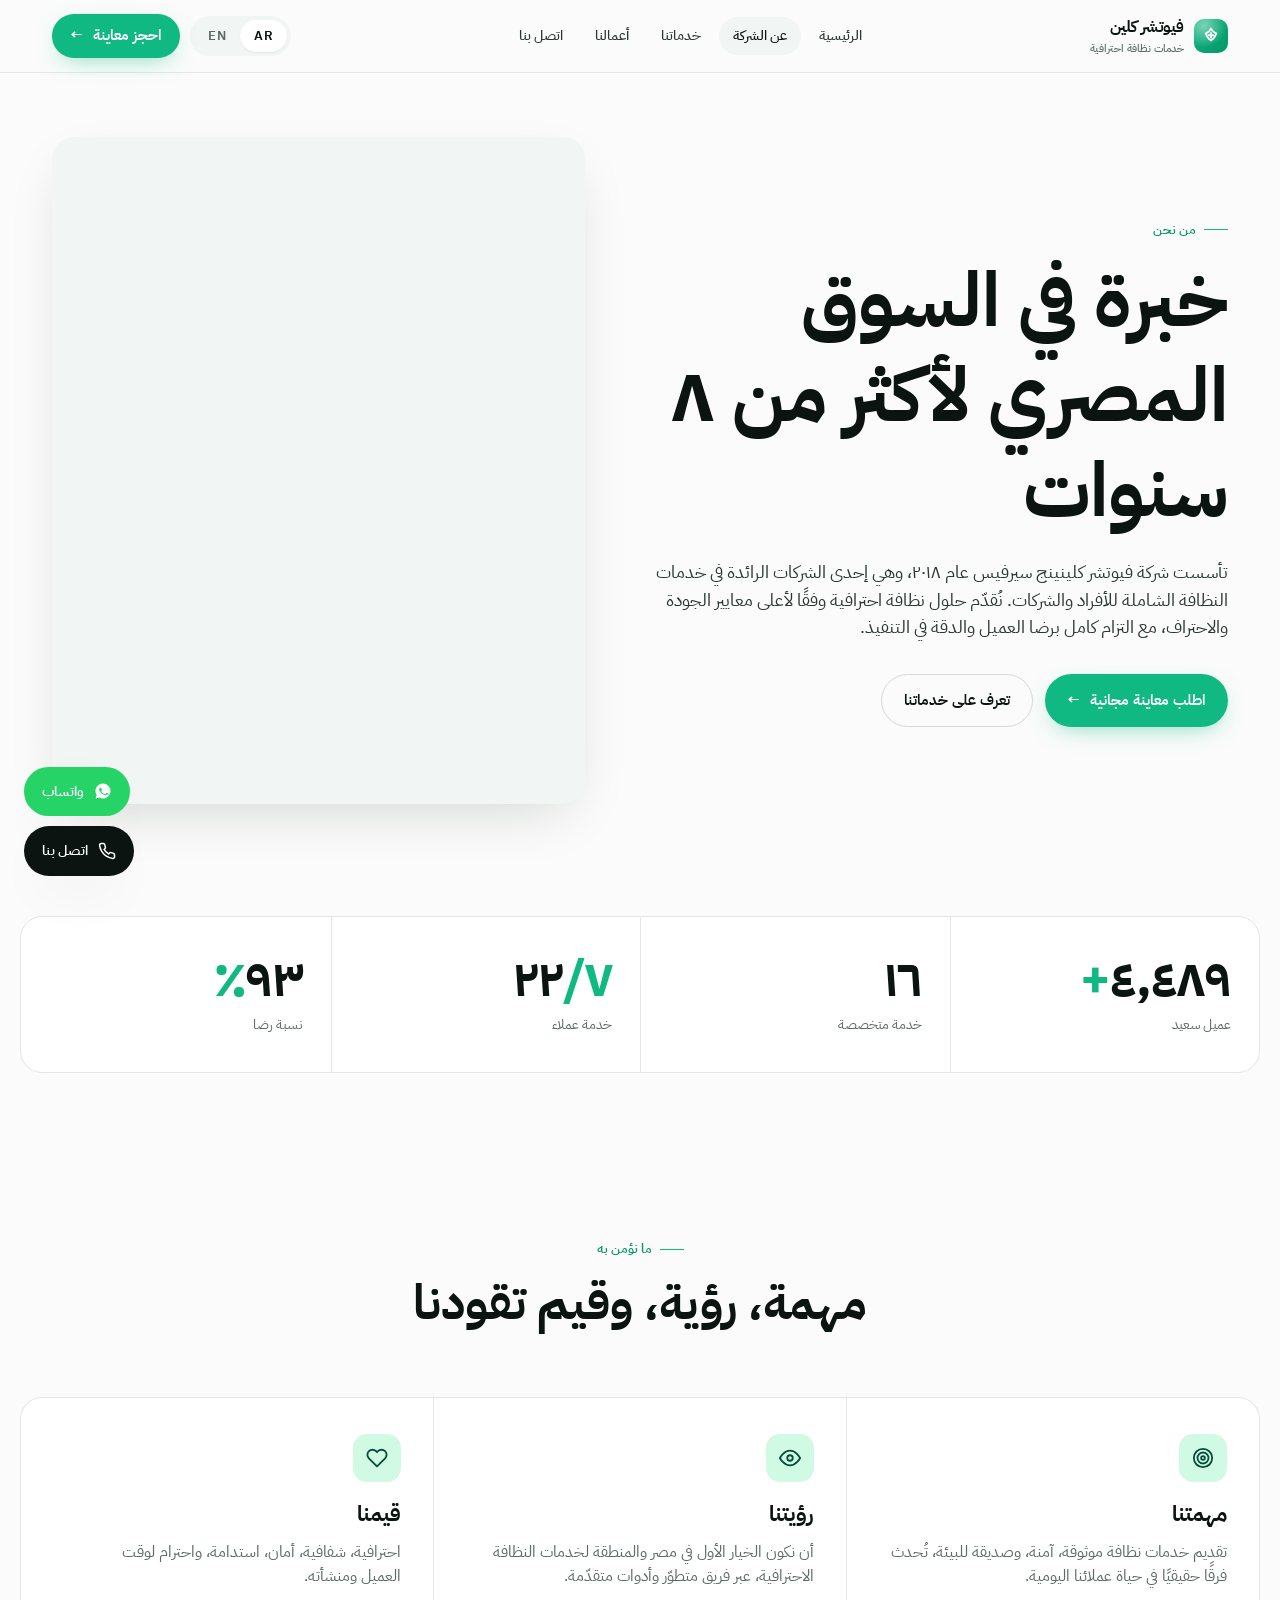
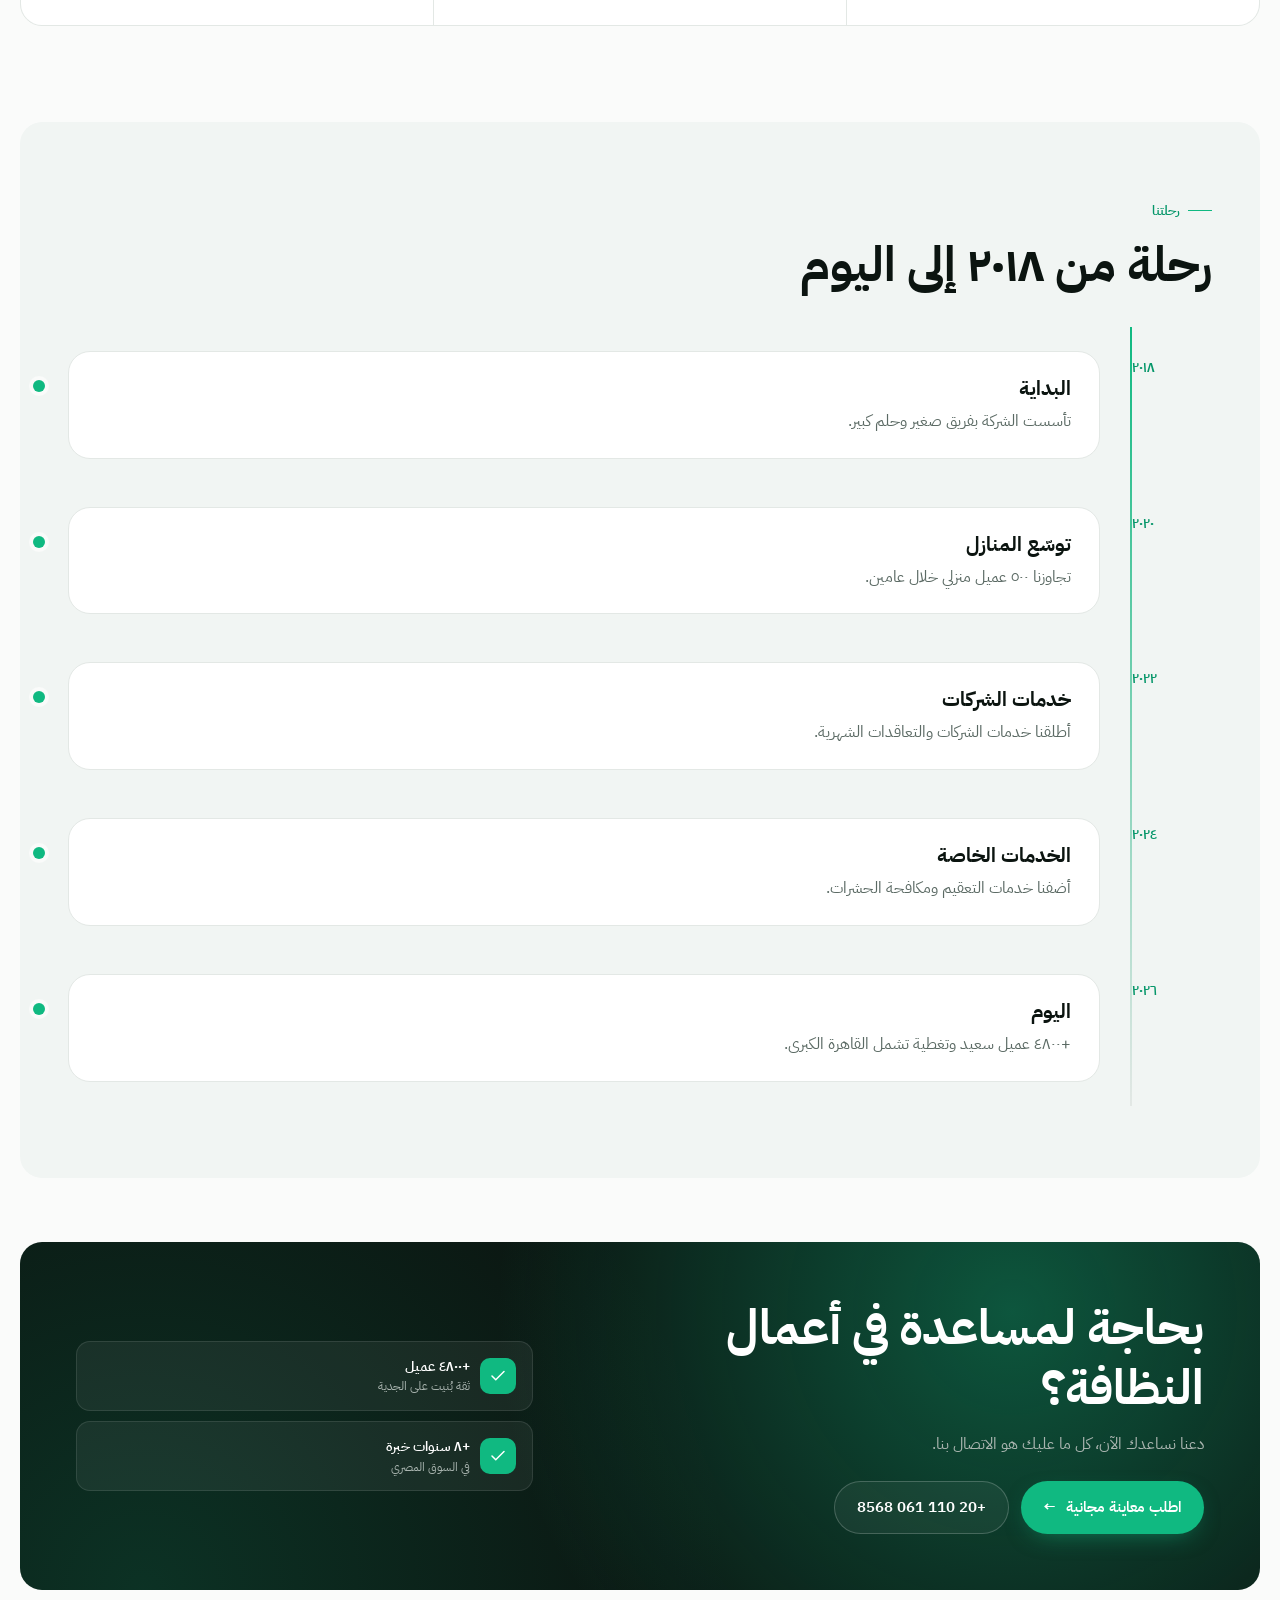
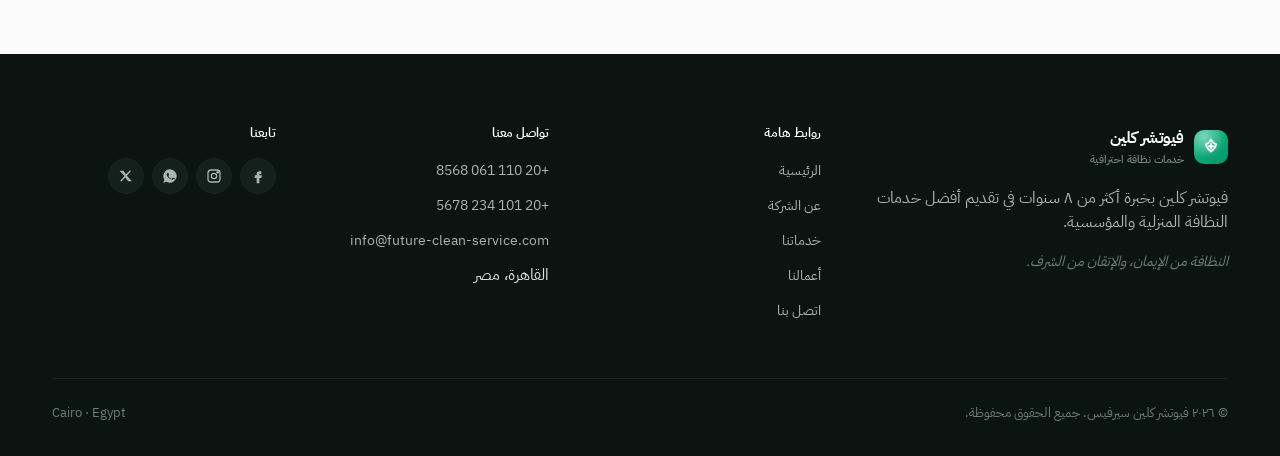
==== about.html @ 93df026a "adding files rep" ====
<!DOCTYPE html>
<html lang="ar" dir="rtl">
<head>
<meta charset="UTF-8">
<meta name="viewport" content="width=device-width, initial-scale=1.0">
<title>عن الشركة — Future Clean</title>
<link rel="preconnect" href="https://fonts.googleapis.com">
<link rel="preconnect" href="https://fonts.gstatic.com" crossorigin>
<link href="https://fonts.googleapis.com/css2?family=Inter:wght@400;500;600;700;800&family=IBM+Plex+Sans+Arabic:wght@400;500;600;700&family=JetBrains+Mono:wght@400;500&display=swap" rel="stylesheet">
<link rel="stylesheet" href="assets/styles.css">
<link rel="stylesheet" href="assets/home.css">
<style>
  .about-hero {
    display: grid; grid-template-columns: 1.1fr 1fr; gap: 56px;
    align-items: center;
    padding: 64px 0 48px;
  }
  @media (max-width: 980px) { .about-hero { grid-template-columns: 1fr; } }
  .about-hero .visual {
    aspect-ratio: 4/5;
    border-radius: var(--radius-lg);
    overflow: hidden;
    background: var(--bg-soft);
    box-shadow: var(--shadow-lg);
  }
  .about-hero .visual img { width: 100%; height: 100%; object-fit: cover; }
  .pillars {
    display: grid; grid-template-columns: repeat(3, 1fr); gap: 1px;
    background: var(--line);
    border: 1px solid var(--line);
    border-radius: var(--radius-lg);
    overflow: hidden;
    margin-top: 64px;
  }
  @media (max-width: 820px) { .pillars { grid-template-columns: 1fr; } }
  .pillar { background: var(--bg-elev); padding: 36px 32px; }
  .pillar h3 { font-size: 22px; margin-bottom: 12px; }
  .pillar p { color: var(--ink-3); }
  .pillar .ico {
    width: 48px; height: 48px; border-radius: 14px;
    background: var(--accent-soft); color: var(--accent-ink);
    display: grid; place-items: center;
    margin-bottom: 18px;
  }
  .timeline {
    position: relative;
    margin-top: 32px;
  }
  .timeline::before {
    content: "";
    position: absolute;
    inset-inline-start: 80px;
    top: 0; bottom: 0;
    width: 2px;
    background: linear-gradient(180deg, var(--accent), var(--line));
  }
  @media (max-width: 640px) { .timeline::before { inset-inline-start: 36px; } }
  .tl-item {
    position: relative;
    display: grid;
    grid-template-columns: 80px 1fr;
    gap: 32px;
    padding: 24px 0 24px 0;
  }
  @media (max-width: 640px) { .tl-item { grid-template-columns: 36px 1fr; gap: 24px; } }
  .tl-year {
    text-align: end;
    font-family: var(--font-mono);
    font-weight: 600;
    color: var(--accent-2);
    padding-top: 6px;
    font-size: 14px;
  }
  html[lang="ar"] .tl-year { font-family: var(--font-ar); }
  .tl-content {
    background: var(--bg-elev);
    border: 1px solid var(--line);
    border-radius: var(--radius-lg);
    padding: 24px 28px;
    position: relative;
  }
  .tl-content::before {
    content: "";
    position: absolute;
    inset-inline-start: -36px;
    top: 28px;
    width: 12px; height: 12px;
    border-radius: 50%;
    background: var(--accent);
    box-shadow: 0 0 0 4px var(--bg);
  }
  html[dir="rtl"] .tl-content::before { inset-inline-start: auto; inset-inline-end: -36px; }
  .tl-content h3 { font-size: 20px; margin-bottom: 8px; }
  .tl-content p { color: var(--ink-3); }
</style>
</head>
<body>
<script src="assets/i18n.js"></script>
<script src="assets/components.js"></script>
<main id="main"></main>
<script>
window.FC.applyLang();
const t = window.FC.t.bind(window.FC);
const lang = window.FC.lang;
const ar = lang === "ar";
const main = document.getElementById("main");

const html = `
<section class="container">
  <div class="about-hero">
    <div class="reveal">
      <span class="eyebrow">${t("about.eyebrow")}</span>
      <h1 style="margin-top:14px">${t("about.title")}</h1>
      <p class="lead" style="margin-top:20px">${t("about.sub")}</p>
      <div style="display:flex; gap:12px; margin-top:32px; flex-wrap:wrap">
        <a href="contact.html" class="btn btn-accent">${t("hero.ctaPrimary")} <span class="arrow">→</span></a>
        <a href="services.html" class="btn btn-ghost">${t("hero.ctaSecondary")}</a>
      </div>
    </div>
    <div class="visual reveal">
      <img src="${window.FC.imgUrl("slider/who_we_are.jpg")}" alt="" onerror="this.style.display='none'; this.parentElement.classList.add('ph');">
    </div>
  </div>
</section>

<section class="container section-tight">
  <div class="counters reveal">
    ${t("counters.items").map(c => `
      <div>
        <div class="num"><span data-counter="${c.n}">0</span><span class="suffix">${c.suffix}</span></div>
        <div class="lab">${c.label}</div>
      </div>
    `).join("")}
  </div>
</section>

<section class="container section">
  <div style="text-align:center; max-width:680px; margin:0 auto 12px" class="reveal">
    <span class="eyebrow" style="justify-content:center; display:inline-flex">${ar ? "ما نؤمن به" : "What we stand for"}</span>
    <h2 style="margin-top:14px">${ar ? "مهمة، رؤية، وقيم تقودنا" : "Mission, vision, and values that guide us"}</h2>
  </div>
  <div class="pillars reveal">
    <div class="pillar">
      <div class="ico"><svg width="22" height="22" viewBox="0 0 24 24" fill="none" stroke="currentColor" stroke-width="2" stroke-linecap="round" stroke-linejoin="round"><circle cx="12" cy="12" r="10"/><circle cx="12" cy="12" r="6"/><circle cx="12" cy="12" r="2"/></svg></div>
      <h3>${t("about.missionT")}</h3>
      <p>${t("about.missionD")}</p>
    </div>
    <div class="pillar">
      <div class="ico"><svg width="22" height="22" viewBox="0 0 24 24" fill="none" stroke="currentColor" stroke-width="2" stroke-linecap="round" stroke-linejoin="round"><path d="M1 12s4-8 11-8 11 8 11 8-4 8-11 8-11-8-11-8z"/><circle cx="12" cy="12" r="3"/></svg></div>
      <h3>${t("about.visionT")}</h3>
      <p>${t("about.visionD")}</p>
    </div>
    <div class="pillar">
      <div class="ico"><svg width="22" height="22" viewBox="0 0 24 24" fill="none" stroke="currentColor" stroke-width="2" stroke-linecap="round" stroke-linejoin="round"><path d="M20.84 4.61a5.5 5.5 0 0 0-7.78 0L12 5.67l-1.06-1.06a5.5 5.5 0 0 0-7.78 7.78l1.06 1.06L12 21.23l7.78-7.78 1.06-1.06a5.5 5.5 0 0 0 0-7.78z"/></svg></div>
      <h3>${t("about.valuesT")}</h3>
      <p>${t("about.valuesD")}</p>
    </div>
  </div>
</section>

<section class="container section" style="background:var(--bg-soft); border-radius:var(--radius-lg); padding:72px 48px;">
  <div style="max-width:680px; margin-bottom:24px" class="reveal">
    <span class="eyebrow">${t("about.timelineTitle")}</span>
    <h2 style="margin-top:14px">${ar ? "رحلة من ٢٠١٨ إلى اليوم" : "Our journey from 2018 to today"}</h2>
  </div>
  <div class="timeline">
    ${t("about.timeline").map(it => `
      <div class="tl-item reveal">
        <div class="tl-year">${it.y}</div>
        <div class="tl-content">
          <h3>${it.t}</h3>
          <p>${it.d}</p>
        </div>
      </div>
    `).join("")}
  </div>
</section>

<section class="container section-tight">
  <div class="cta-banner reveal">
    <div>
      <h2 style="margin-bottom:14px">${t("bookCta.title")}</h2>
      <p>${t("bookCta.sub")}</p>
      <div class="row" style="margin-top:24px">
        <a class="btn btn-accent" href="contact.html">${t("hero.ctaPrimary")} <span class="arrow">→</span></a>
        <a class="btn btn-ghost" href="tel:+201100618568">+20 110 061 8568</a>
      </div>
    </div>
    <div class="cta-illus">
      <div class="row"><div class="ico"><svg width="18" height="18" viewBox="0 0 24 24" fill="none" stroke="white" stroke-width="2" stroke-linecap="round" stroke-linejoin="round"><polyline points="20 6 9 17 4 12"/></svg></div><div><div class="label">${ar ? "+٤٨٠٠ عميل" : "4,800+ clients"}</div><div class="sub">${ar ? "ثقة بُنيت على الجدية" : "Trust built on results"}</div></div></div>
      <div class="row"><div class="ico"><svg width="18" height="18" viewBox="0 0 24 24" fill="none" stroke="white" stroke-width="2" stroke-linecap="round" stroke-linejoin="round"><polyline points="20 6 9 17 4 12"/></svg></div><div><div class="label">${ar ? "+٨ سنوات خبرة" : "8+ years experience"}</div><div class="sub">${ar ? "في السوق المصري" : "in the Egyptian market"}</div></div></div>
    </div>
  </div>
</section>
`;
main.innerHTML = html;
window.FC.mountChrome("about");
window.FC.observeReveal();
window.FC.animateCounters();
</script>
</body>
</html>
---- assets/styles.css ----
/* =========================================================
   Future Clean Service — shared styles
   ========================================================= */
:root {
  --bg: #fafbfa;
  --bg-elev: #ffffff;
  --bg-soft: #f1f5f3;
  --ink: #0b1410;
  --ink-2: #2a3631;
  --ink-3: #5b6a64;
  --ink-4: #8a9590;
  --line: #e3e8e5;
  --line-2: #d3dad6;
  --accent: #10b981;
  --accent-2: #059669;
  --accent-soft: #d1fae5;
  --accent-ink: #064e3b;
  --warn: #f59e0b;
  --radius: 14px;
  --radius-lg: 22px;
  --radius-pill: 999px;
  --shadow-sm: 0 1px 2px rgba(11,20,16,.04), 0 1px 1px rgba(11,20,16,.03);
  --shadow: 0 1px 2px rgba(11,20,16,.04), 0 8px 24px -8px rgba(11,20,16,.08);
  --shadow-lg: 0 20px 60px -20px rgba(11,20,16,.18);
  --container: 1240px;
  --font-en: "Inter", "Manrope", system-ui, -apple-system, Segoe UI, sans-serif;
  --font-ar: "IBM Plex Sans Arabic", "Cairo", system-ui, sans-serif;
  --font-mono: "JetBrains Mono", ui-monospace, monospace;
}

* { box-sizing: border-box; }
html, body { margin: 0; padding: 0; }
html { scroll-behavior: smooth; }

body {
  background: var(--bg);
  color: var(--ink);
  font-family: var(--font-en);
  font-size: 16px;
  line-height: 1.55;
  -webkit-font-smoothing: antialiased;
  text-rendering: optimizeLegibility;
}

html[lang="ar"] body { font-family: var(--font-ar); }

img { max-width: 100%; display: block; }
a { color: inherit; text-decoration: none; }
button { font-family: inherit; cursor: pointer; border: none; background: none; color: inherit; }

/* ---------- layout ---------- */
.container { max-width: var(--container); margin: 0 auto; padding: 0 32px; }
@media (max-width: 720px) { .container { padding: 0 20px; } }

.section { padding: 96px 0; }
.section-tight { padding: 64px 0; }
@media (max-width: 720px) { .section { padding: 64px 0; } .section-tight { padding: 48px 0; } }

.eyebrow {
  font-size: 12px;
  letter-spacing: 0.16em;
  text-transform: uppercase;
  color: var(--accent-2);
  font-weight: 600;
  display: inline-flex;
  align-items: center;
  gap: 8px;
}
html[lang="ar"] .eyebrow { letter-spacing: 0; font-size: 13px; }
.eyebrow::before {
  content: "";
  width: 24px; height: 1px;
  background: var(--accent);
}

h1, h2, h3, h4 { margin: 0; line-height: 1.12; letter-spacing: -0.02em; font-weight: 700; }
html[lang="ar"] h1, html[lang="ar"] h2, html[lang="ar"] h3 { letter-spacing: 0; line-height: 1.25; }
h1 { font-size: clamp(40px, 6vw, 76px); }
h2 { font-size: clamp(30px, 4vw, 48px); }
h3 { font-size: clamp(20px, 2vw, 24px); }
p { margin: 0; color: var(--ink-2); text-wrap: pretty; }
.lead { font-size: clamp(17px, 1.4vw, 20px); color: var(--ink-2); max-width: 60ch; }

/* ---------- buttons ---------- */
.btn {
  display: inline-flex; align-items: center; gap: 10px;
  padding: 14px 22px;
  border-radius: var(--radius-pill);
  font-weight: 600;
  font-size: 15px;
  transition: transform .15s ease, background .2s, box-shadow .2s, color .2s;
  white-space: nowrap;
}
.btn:hover { transform: translateY(-1px); }
.btn-primary {
  background: var(--ink);
  color: #fff;
  box-shadow: 0 8px 24px -10px rgba(11,20,16,.4);
}
.btn-primary:hover { background: #000; }
.btn-accent {
  background: var(--accent);
  color: #fff;
  box-shadow: 0 8px 24px -10px rgba(16,185,129,.6);
}
.btn-accent:hover { background: var(--accent-2); }
.btn-ghost {
  background: transparent;
  color: var(--ink);
  border: 1px solid var(--line-2);
}
.btn-ghost:hover { background: var(--bg-soft); }
.btn-link {
  padding: 0;
  color: var(--accent-2);
  font-weight: 600;
  border-bottom: 1px solid currentColor;
  border-radius: 0;
}

.btn .arrow { transition: transform .2s; }
html[dir="rtl"] .btn .arrow { transform: scaleX(-1); }
.btn:hover .arrow { transform: translateX(3px); }
html[dir="rtl"] .btn:hover .arrow { transform: scaleX(-1) translateX(3px); }

/* ---------- header ---------- */
.site-header {
  position: sticky; top: 0; z-index: 50;
  background: rgba(250,251,250,.85);
  backdrop-filter: saturate(140%) blur(14px);
  -webkit-backdrop-filter: saturate(140%) blur(14px);
  border-bottom: 1px solid var(--line);
}
.site-header .nav {
  display: flex; align-items: center; justify-content: space-between;
  height: 72px;
  gap: 24px;
}
.brand { display: inline-flex; align-items: center; gap: 10px; font-weight: 700; letter-spacing: -0.01em; }
.brand-mark {
  width: 34px; height: 34px;
  border-radius: 10px;
  background: linear-gradient(135deg, var(--accent), var(--accent-2));
  display: grid; place-items: center;
  color: #fff;
  position: relative;
  overflow: hidden;
}
.brand-mark::after {
  content: "";
  position: absolute; inset: 0;
  background: radial-gradient(circle at 30% 20%, rgba(255,255,255,.45), transparent 60%);
}
.brand-mark svg { width: 18px; height: 18px; position: relative; z-index: 1; }
.brand-text { font-size: 16px; }
.brand-text small { display: block; font-size: 11px; color: var(--ink-3); font-weight: 500; letter-spacing: 0; }

.nav-links { display: flex; gap: 4px; align-items: center; }
.nav-links a {
  padding: 8px 14px;
  border-radius: var(--radius-pill);
  font-size: 14px;
  color: var(--ink-2);
  font-weight: 500;
}
.nav-links a:hover { background: var(--bg-soft); color: var(--ink); }
.nav-links a.active { color: var(--ink); background: var(--bg-soft); }

.nav-actions { display: flex; gap: 10px; align-items: center; }

.lang-toggle {
  display: inline-flex;
  background: var(--bg-soft);
  border-radius: var(--radius-pill);
  padding: 4px;
  font-size: 13px;
}
.lang-toggle button {
  padding: 6px 14px;
  border-radius: var(--radius-pill);
  font-weight: 600;
  color: var(--ink-3);
  letter-spacing: 0.04em;
}
.lang-toggle button.active {
  background: #fff;
  color: var(--ink);
  box-shadow: var(--shadow-sm);
}

.menu-toggle { display: none; }
@media (max-width: 940px) {
  .nav-links { display: none; }
  .menu-toggle { display: inline-flex; padding: 10px; border-radius: 10px; background: var(--bg-soft); }
  .nav-links.open {
    display: flex; flex-direction: column;
    position: absolute; top: 72px; left: 0; right: 0;
    background: #fff;
    padding: 16px;
    border-bottom: 1px solid var(--line);
    box-shadow: var(--shadow);
  }
  .nav-links.open a { width: 100%; padding: 14px 16px; }
}

/* ---------- footer ---------- */
.site-footer {
  background: #0b1410;
  color: #d8e0dc;
  padding: 72px 0 32px;
}
.site-footer h4 {
  font-size: 13px;
  text-transform: uppercase;
  letter-spacing: 0.14em;
  color: #fff;
  margin-bottom: 18px;
  font-weight: 600;
}
html[lang="ar"] .site-footer h4 { letter-spacing: 0; text-transform: none; }
.footer-grid {
  display: grid;
  grid-template-columns: 1.6fr 1fr 1fr 1fr;
  gap: 48px;
}
@media (max-width: 820px) { .footer-grid { grid-template-columns: 1fr 1fr; gap: 32px; } }
@media (max-width: 520px) { .footer-grid { grid-template-columns: 1fr; } }
.site-footer ul { list-style: none; padding: 0; margin: 0; display: flex; flex-direction: column; gap: 10px; }
.site-footer a { color: #aab5b0; font-size: 14px; }
.site-footer a:hover { color: #fff; }
.site-footer .quote {
  color: #6e7e78; font-style: italic; font-size: 14px; margin-top: 16px;
}
.footer-bottom {
  display: flex; justify-content: space-between; align-items: center;
  border-top: 1px solid #1a2520;
  padding-top: 24px;
  margin-top: 56px;
  font-size: 13px;
  color: #6e7e78;
  flex-wrap: wrap;
  gap: 12px;
}
.socials { display: flex; gap: 8px; }
.socials a {
  width: 36px; height: 36px; display: grid; place-items: center;
  border-radius: 50%;
  background: #14201b;
  border: 1px solid #1a2520;
  color: #aab5b0;
  transition: background .2s, color .2s;
}
.socials a:hover { background: var(--accent); color: #fff; border-color: var(--accent); }

/* ---------- floating CTA ---------- */
.floating-cta {
  position: fixed;
  bottom: 24px;
  inset-inline-end: 24px;
  z-index: 40;
  display: flex; gap: 10px; flex-direction: column;
  align-items: flex-end;
}
.fab {
  display: inline-flex; align-items: center; gap: 10px;
  padding: 14px 18px;
  border-radius: var(--radius-pill);
  background: var(--ink);
  color: #fff;
  font-weight: 600;
  font-size: 14px;
  box-shadow: var(--shadow-lg);
  transition: transform .2s, background .2s;
}
.fab:hover { transform: translateY(-2px); }
.fab.whatsapp { background: #25d366; }
.fab.whatsapp:hover { background: #20b855; }
.fab svg { width: 18px; height: 18px; }

/* ---------- cards & utility ---------- */
.card {
  background: var(--bg-elev);
  border: 1px solid var(--line);
  border-radius: var(--radius-lg);
  padding: 28px;
  transition: border-color .2s, transform .2s, box-shadow .2s;
}
.card:hover { border-color: var(--line-2); transform: translateY(-2px); box-shadow: var(--shadow); }

.tag {
  display: inline-flex; align-items: center; gap: 6px;
  padding: 6px 12px;
  border-radius: var(--radius-pill);
  background: var(--accent-soft);
  color: var(--accent-ink);
  font-size: 12px;
  font-weight: 600;
}
.tag.dot::before {
  content: "";
  width: 6px; height: 6px;
  border-radius: 50%;
  background: var(--accent);
  box-shadow: 0 0 0 3px rgba(16,185,129,.2);
}

.divider {
  height: 1px; background: var(--line);
}

.kicker-grid {
  display: grid; grid-template-columns: 1fr 1fr; gap: 8px;
}

/* ---------- placeholder image ---------- */
.ph {
  background: repeating-linear-gradient(135deg, #eef3f0 0 12px, #e4ebe7 12px 24px);
  display: grid; place-items: center;
  color: var(--ink-3);
  font-family: var(--font-mono);
  font-size: 11px;
  letter-spacing: 0.08em;
  text-transform: uppercase;
}

/* ---------- accordion (FAQ) ---------- */
.accordion-item {
  border-bottom: 1px solid var(--line);
}
.accordion-trigger {
  width: 100%;
  display: flex; align-items: center; justify-content: space-between;
  padding: 24px 0;
  text-align: start;
  font-size: 18px;
  font-weight: 600;
  color: var(--ink);
  gap: 16px;
}
.accordion-trigger .plus {
  width: 32px; height: 32px;
  border-radius: 50%;
  background: var(--bg-soft);
  display: grid; place-items: center;
  flex-shrink: 0;
  transition: background .2s, transform .3s;
  position: relative;
}
.accordion-trigger .plus::before,
.accordion-trigger .plus::after {
  content: "";
  position: absolute;
  background: var(--ink);
  transition: transform .3s;
}
.accordion-trigger .plus::before { width: 12px; height: 1.5px; }
.accordion-trigger .plus::after { width: 1.5px; height: 12px; }
.accordion-item.open .accordion-trigger .plus { background: var(--accent); }
.accordion-item.open .accordion-trigger .plus::before,
.accordion-item.open .accordion-trigger .plus::after { background: #fff; }
.accordion-item.open .accordion-trigger .plus::after { transform: scaleY(0); }
.accordion-content {
  max-height: 0; overflow: hidden;
  transition: max-height .35s ease;
}
.accordion-content > div {
  padding: 0 0 24px;
  color: var(--ink-2);
  max-width: 70ch;
}

/* ---------- focus ring ---------- */
:focus-visible {
  outline: 2px solid var(--accent);
  outline-offset: 3px;
  border-radius: 6px;
}

/* RTL helpers */
html[dir="rtl"] .nav-links { direction: rtl; }
---- assets/home.css ----
/* Home page styles */
.hero {
  position: relative;
  padding: 56px 0 0;
  overflow: hidden;
}
.hero-grid {
  display: grid;
  grid-template-columns: 1.05fr 0.95fr;
  gap: 56px;
  align-items: center;
}
@media (max-width: 980px) { .hero-grid { grid-template-columns: 1fr; gap: 40px; } }
.hero-copy h1 {
  margin: 24px 0 20px;
  font-weight: 800;
}
.hero-copy h1 em {
  font-style: normal;
  background: linear-gradient(120deg, var(--accent), var(--accent-2));
  -webkit-background-clip: text;
  background-clip: text;
  color: transparent;
}
.hero-actions { display: flex; gap: 12px; margin-top: 32px; flex-wrap: wrap; }
.hero-stats {
  display: flex; gap: 28px; margin-top: 40px; flex-wrap: wrap;
  padding-top: 28px; border-top: 1px solid var(--line);
}
.hero-stat { display: flex; flex-direction: column; gap: 2px; }
.hero-stat .v { font-size: 22px; font-weight: 700; color: var(--ink); letter-spacing: -0.01em; }
.hero-stat .l { font-size: 13px; color: var(--ink-3); }

.hero-visual {
  position: relative;
  aspect-ratio: 4/5;
  border-radius: var(--radius-lg);
  overflow: hidden;
  background: var(--bg-soft);
  box-shadow: var(--shadow-lg);
}
.hero-visual img { width: 100%; height: 100%; object-fit: cover; }
.hero-visual::after {
  content: "";
  position: absolute; inset: 0;
  background: linear-gradient(180deg, transparent 60%, rgba(0,0,0,.3));
}
.hero-badge {
  position: absolute;
  inset-block-start: 20px;
  inset-inline-start: 20px;
  background: rgba(255,255,255,.92);
  backdrop-filter: blur(8px);
  border-radius: var(--radius);
  padding: 12px 16px;
  display: flex; gap: 12px; align-items: center;
  box-shadow: var(--shadow);
  z-index: 1;
}
.hero-badge .dot { width: 8px; height: 8px; border-radius: 50%; background: var(--accent); box-shadow: 0 0 0 4px rgba(16,185,129,.2); }
.hero-badge .text { font-size: 13px; font-weight: 600; color: var(--ink); }

.hero-card-floater {
  position: absolute;
  inset-block-end: 24px;
  inset-inline-end: 24px;
  background: #fff;
  border-radius: var(--radius);
  padding: 16px 18px;
  box-shadow: var(--shadow-lg);
  display: flex; gap: 14px; align-items: center;
  z-index: 1;
  max-width: 260px;
}
.hero-card-floater .avatars { display: flex; }
.hero-card-floater .avatars img {
  width: 32px; height: 32px; border-radius: 50%; border: 2px solid #fff;
  margin-inline-start: -8px; object-fit: cover;
}
.hero-card-floater .avatars img:first-child { margin-inline-start: 0; }
.hero-card-floater .text { font-size: 12px; color: var(--ink-2); line-height: 1.35; }
.hero-card-floater .text strong { color: var(--ink); display: block; font-size: 14px; }

.hero-marquee {
  margin-top: 80px;
  border-top: 1px solid var(--line);
  border-bottom: 1px solid var(--line);
  padding: 22px 0;
  background: var(--bg-elev);
  overflow: hidden;
  position: relative;
}
.hero-marquee::before, .hero-marquee::after {
  content: "";
  position: absolute; top: 0; bottom: 0; width: 80px; z-index: 1;
  pointer-events: none;
}
.hero-marquee::before { inset-inline-start: 0; background: linear-gradient(90deg, var(--bg-elev), transparent); }
.hero-marquee::after  { inset-inline-end:   0; background: linear-gradient(270deg, var(--bg-elev), transparent); }
html[dir="rtl"] .hero-marquee::before { background: linear-gradient(270deg, var(--bg-elev), transparent); }
html[dir="rtl"] .hero-marquee::after  { background: linear-gradient(90deg, var(--bg-elev), transparent); }
.marquee-track {
  display: flex; gap: 56px; align-items: center;
  width: max-content;
  animation: marquee 35s linear infinite;
  color: var(--ink-3);
  font-size: 14px;
  font-weight: 500;
}
.marquee-track span {
  display: inline-flex; align-items: center; gap: 12px;
  letter-spacing: 0.04em;
}
.marquee-track span::after {
  content: "✦"; color: var(--accent); font-size: 10px;
}
@keyframes marquee {
  to { transform: translateX(-50%); }
}
html[dir="rtl"] .marquee-track { animation-direction: reverse; }

/* counters block */
.counters {
  display: grid; grid-template-columns: repeat(4, 1fr); gap: 0;
  border: 1px solid var(--line);
  border-radius: var(--radius-lg);
  overflow: hidden;
  background: var(--bg-elev);
}
@media (max-width: 720px) { .counters { grid-template-columns: 1fr 1fr; } }
.counters > div {
  padding: 36px 28px;
  border-inline-end: 1px solid var(--line);
  border-block-end: 1px solid var(--line);
}
.counters > div:nth-child(4n) { border-inline-end: none; }
.counters > div:nth-last-child(-n+4) { border-block-end: none; }
@media (max-width: 720px) {
  .counters > div { border-inline-end: 1px solid var(--line); border-block-end: 1px solid var(--line); }
  .counters > div:nth-child(2n) { border-inline-end: none; }
  .counters > div:nth-last-child(-n+2) { border-block-end: none; }
}
.counters .num {
  font-size: clamp(36px, 4vw, 56px);
  font-weight: 700; letter-spacing: -0.02em;
  color: var(--ink);
  line-height: 1;
}
.counters .num .suffix { color: var(--accent); }
.counters .lab { font-size: 14px; color: var(--ink-3); margin-top: 10px; }

/* services tabs */
.services-shell { display: grid; grid-template-columns: 320px 1fr; gap: 56px; align-items: start; }
@media (max-width: 980px) { .services-shell { grid-template-columns: 1fr; } }
.tabs {
  display: flex; flex-direction: column; gap: 8px;
  position: sticky; top: 96px;
}
@media (max-width: 980px) {
  .tabs { flex-direction: row; overflow-x: auto; position: static; }
  .tabs button { white-space: nowrap; }
}
.tabs button {
  text-align: start;
  padding: 18px 20px;
  border-radius: var(--radius);
  border: 1px solid var(--line);
  background: var(--bg-elev);
  font-weight: 600;
  font-size: 16px;
  display: flex; align-items: center; justify-content: space-between;
  gap: 12px;
  transition: border-color .2s, color .2s, background .2s;
}
.tabs button:hover { border-color: var(--line-2); }
.tabs button.active {
  background: var(--ink);
  color: #fff;
  border-color: var(--ink);
}
.tabs button .count {
  font-size: 12px;
  background: var(--bg-soft);
  color: var(--ink-3);
  padding: 4px 10px; border-radius: var(--radius-pill);
  font-weight: 600;
}
.tabs button.active .count { background: rgba(255,255,255,.14); color: #fff; }

.service-grid {
  display: grid;
  grid-template-columns: repeat(auto-fill, minmax(280px, 1fr));
  gap: 20px;
}
.service-card {
  background: var(--bg-elev);
  border: 1px solid var(--line);
  border-radius: var(--radius-lg);
  overflow: hidden;
  transition: transform .25s, box-shadow .25s, border-color .25s;
  display: flex; flex-direction: column;
}
.service-card:hover { transform: translateY(-4px); box-shadow: var(--shadow); border-color: var(--line-2); }
.service-card .img {
  aspect-ratio: 4/3;
  position: relative;
  overflow: hidden;
  background: var(--bg-soft);
}
.service-card .img img {
  width: 100%; height: 100%; object-fit: cover;
  transition: transform .5s ease;
}
.service-card:hover .img img { transform: scale(1.05); }
.service-card .img .icon-pill {
  position: absolute;
  inset-block-start: 14px; inset-inline-start: 14px;
  background: rgba(255,255,255,.94);
  border-radius: var(--radius-pill);
  padding: 8px 14px;
  font-size: 12px;
  font-weight: 600;
  color: var(--accent-ink);
  display: inline-flex; align-items: center; gap: 6px;
}
.service-card .body { padding: 22px; display: flex; flex-direction: column; gap: 10px; flex: 1; }
.service-card h3 { font-size: 18px; font-weight: 700; }
.service-card p { font-size: 14.5px; color: var(--ink-3); }
.service-card .read {
  margin-block-start: auto;
  display: inline-flex; gap: 8px; align-items: center;
  color: var(--accent-2); font-weight: 600; font-size: 14px; padding-top: 6px;
}

/* why us — wide grid */
.why-grid {
  display: grid; grid-template-columns: repeat(3, 1fr); gap: 1px;
  background: var(--line);
  border: 1px solid var(--line);
  border-radius: var(--radius-lg);
  overflow: hidden;
}
@media (max-width: 820px) { .why-grid { grid-template-columns: 1fr 1fr; } }
@media (max-width: 520px) { .why-grid { grid-template-columns: 1fr; } }
.why-cell {
  background: var(--bg-elev);
  padding: 32px 28px;
  display: flex; flex-direction: column; gap: 14px;
  transition: background .2s;
  min-height: 220px;
}
.why-cell:hover { background: #fafdfb; }
.why-cell .ico {
  width: 44px; height: 44px;
  border-radius: 12px;
  background: var(--accent-soft);
  color: var(--accent-ink);
  display: grid; place-items: center;
}
.why-cell h3 { font-size: 18px; }
.why-cell p { font-size: 14.5px; color: var(--ink-3); }

/* process strip */
.process-grid { display: grid; grid-template-columns: repeat(4, 1fr); gap: 24px; }
@media (max-width: 820px) { .process-grid { grid-template-columns: 1fr 1fr; } }
@media (max-width: 520px) { .process-grid { grid-template-columns: 1fr; } }
.process-card {
  background: var(--bg-elev);
  border: 1px solid var(--line);
  border-radius: var(--radius-lg);
  padding: 28px;
  position: relative;
}
.process-card .num {
  font-family: var(--font-mono);
  font-size: 13px;
  color: var(--accent-2);
  letter-spacing: 0.1em;
}
.process-card h3 { margin: 14px 0 8px; font-size: 20px; }
.process-card p { font-size: 14.5px; color: var(--ink-3); }
.process-card::before {
  content: "";
  position: absolute; top: 0; inset-inline-start: 0;
  width: 36px; height: 3px; background: var(--accent);
  border-radius: 0 0 3px 3px;
}

/* testimonials carousel */
.t-carousel {
  display: grid;
  grid-template-columns: 1fr;
  gap: 24px;
}
.t-track {
  display: flex; gap: 20px; overflow: hidden;
  scroll-snap-type: x mandatory;
  padding-bottom: 4px;
}
.t-card {
  flex: 0 0 calc((100% - 40px) / 3);
  scroll-snap-align: start;
  background: var(--bg-elev);
  border: 1px solid var(--line);
  border-radius: var(--radius-lg);
  padding: 28px;
  display: flex; flex-direction: column; gap: 16px;
  min-height: 280px;
}
@media (max-width: 980px) { .t-card { flex: 0 0 calc((100% - 20px) / 2); } }
@media (max-width: 640px) { .t-card { flex: 0 0 100%; } }
.t-card .stars { color: var(--accent); letter-spacing: 2px; font-size: 14px; }
.t-card .body { color: var(--ink-2); font-size: 15.5px; line-height: 1.6; flex: 1; }
.t-card .who {
  display: flex; gap: 12px; align-items: center;
  border-top: 1px solid var(--line); padding-top: 14px;
}
.t-card .who img { width: 40px; height: 40px; border-radius: 50%; object-fit: cover; }
.t-card .who .n { font-weight: 600; font-size: 14px; }
.t-card .who .r { font-size: 12px; color: var(--ink-3); }
.t-controls {
  display: flex; justify-content: space-between; align-items: center; gap: 16px;
}
.t-arrows { display: flex; gap: 8px; }
.t-arrow {
  width: 44px; height: 44px; border-radius: 50%;
  border: 1px solid var(--line-2);
  display: grid; place-items: center;
  background: #fff;
  transition: background .2s, border-color .2s;
}
.t-arrow:hover { background: var(--ink); color: #fff; border-color: var(--ink); }
html[dir="rtl"] .t-arrow svg { transform: scaleX(-1); }

.t-dots { display: flex; gap: 6px; }
.t-dot {
  width: 28px; height: 4px; border-radius: 4px;
  background: var(--line);
  transition: background .2s, width .25s;
}
.t-dot.active { background: var(--accent); width: 44px; }

/* partners strip */
.partners {
  display: grid;
  grid-template-columns: repeat(auto-fill, minmax(160px, 1fr));
  gap: 1px;
  background: var(--line);
  border: 1px solid var(--line);
  border-radius: var(--radius-lg);
  overflow: hidden;
}
.partner {
  background: var(--bg-elev);
  padding: 32px 20px;
  display: grid; place-items: center;
  font-size: 14px;
  color: var(--ink-3);
  font-weight: 500;
  text-align: center;
  min-height: 100px;
}

/* CTA banner */
.cta-banner {
  background: var(--ink);
  color: #fff;
  border-radius: var(--radius-lg);
  padding: 56px;
  display: grid;
  grid-template-columns: 1.4fr 1fr;
  gap: 32px;
  align-items: center;
  position: relative;
  overflow: hidden;
}
.cta-banner::before {
  content: "";
  position: absolute; inset: 0;
  background:
    radial-gradient(circle at 80% 20%, rgba(16,185,129,.4), transparent 50%),
    radial-gradient(circle at 10% 100%, rgba(16,185,129,.18), transparent 50%);
}
.cta-banner > * { position: relative; z-index: 1; }
.cta-banner h2 { color: #fff; }
.cta-banner p { color: #aab5b0; max-width: 50ch; }
.cta-banner .row { display: flex; gap: 12px; flex-wrap: wrap; }
.cta-banner .btn-ghost { color: #fff; border-color: rgba(255,255,255,.2); background: rgba(255,255,255,.05); }
.cta-banner .btn-ghost:hover { background: rgba(255,255,255,.12); }
@media (max-width: 820px) {
  .cta-banner { grid-template-columns: 1fr; padding: 36px; }
}

.cta-illus {
  display: flex; flex-direction: column; gap: 10px;
}
.cta-illus .row {
  display: flex; gap: 10px; align-items: center;
  background: rgba(255,255,255,.06);
  border: 1px solid rgba(255,255,255,.1);
  border-radius: var(--radius);
  padding: 14px 16px;
}
.cta-illus .row .ico {
  width: 36px; height: 36px; border-radius: 10px;
  background: var(--accent); display: grid; place-items: center;
  flex-shrink: 0;
}
.cta-illus .row .label { font-size: 14px; color: #fff; font-weight: 600; }
.cta-illus .row .sub { font-size: 12px; color: #aab5b0; }

/* page intro for inner pages */
.page-intro {
  padding: 64px 0 32px;
}
.page-intro h1 { font-size: clamp(36px, 5vw, 60px); }
.page-intro .lead { margin-top: 18px; }

/* reveal — visible by default; subtle entry animation when in view */
.reveal { opacity: 1; transform: translateY(0); transition: opacity .7s ease, transform .7s cubic-bezier(.2,.7,.2,1); }
.js-reveal-ready .reveal { opacity: 0; transform: translateY(16px); }
.js-reveal-ready .reveal.in { opacity: 1; transform: translateY(0); }
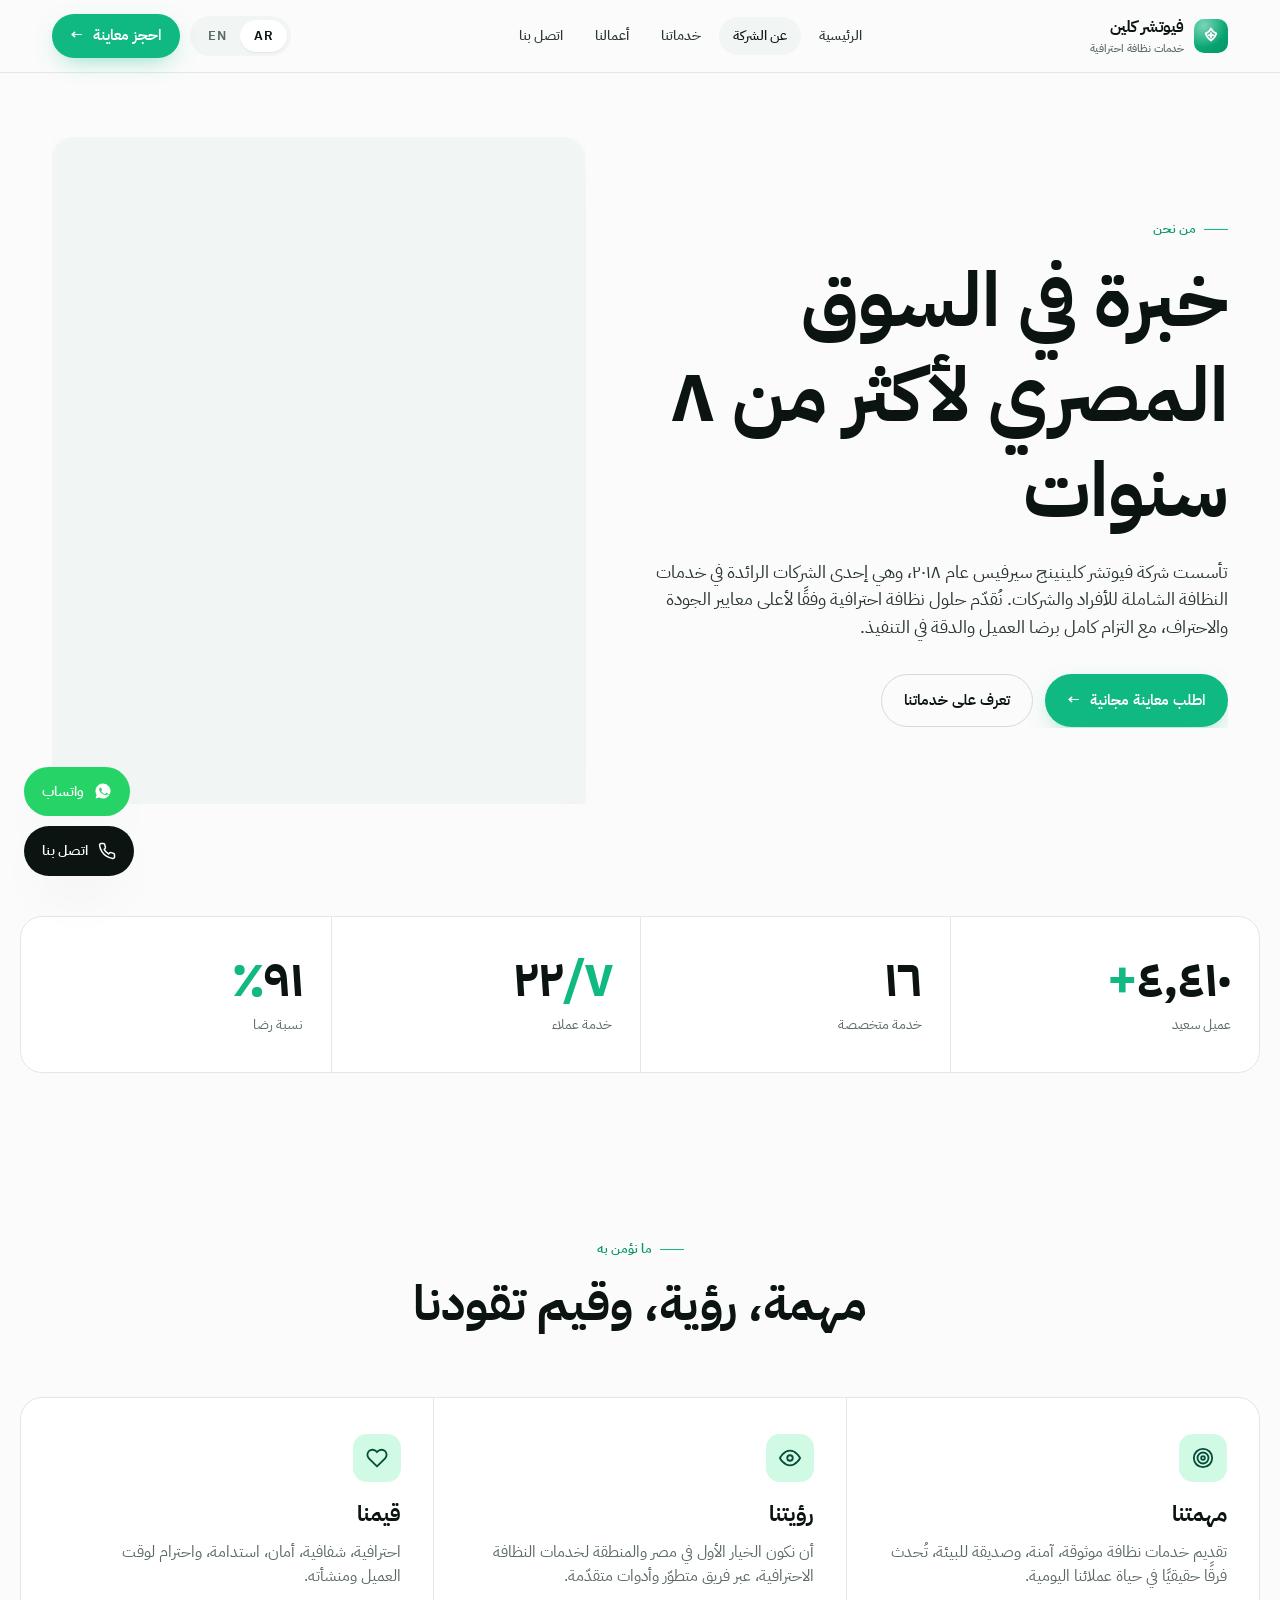
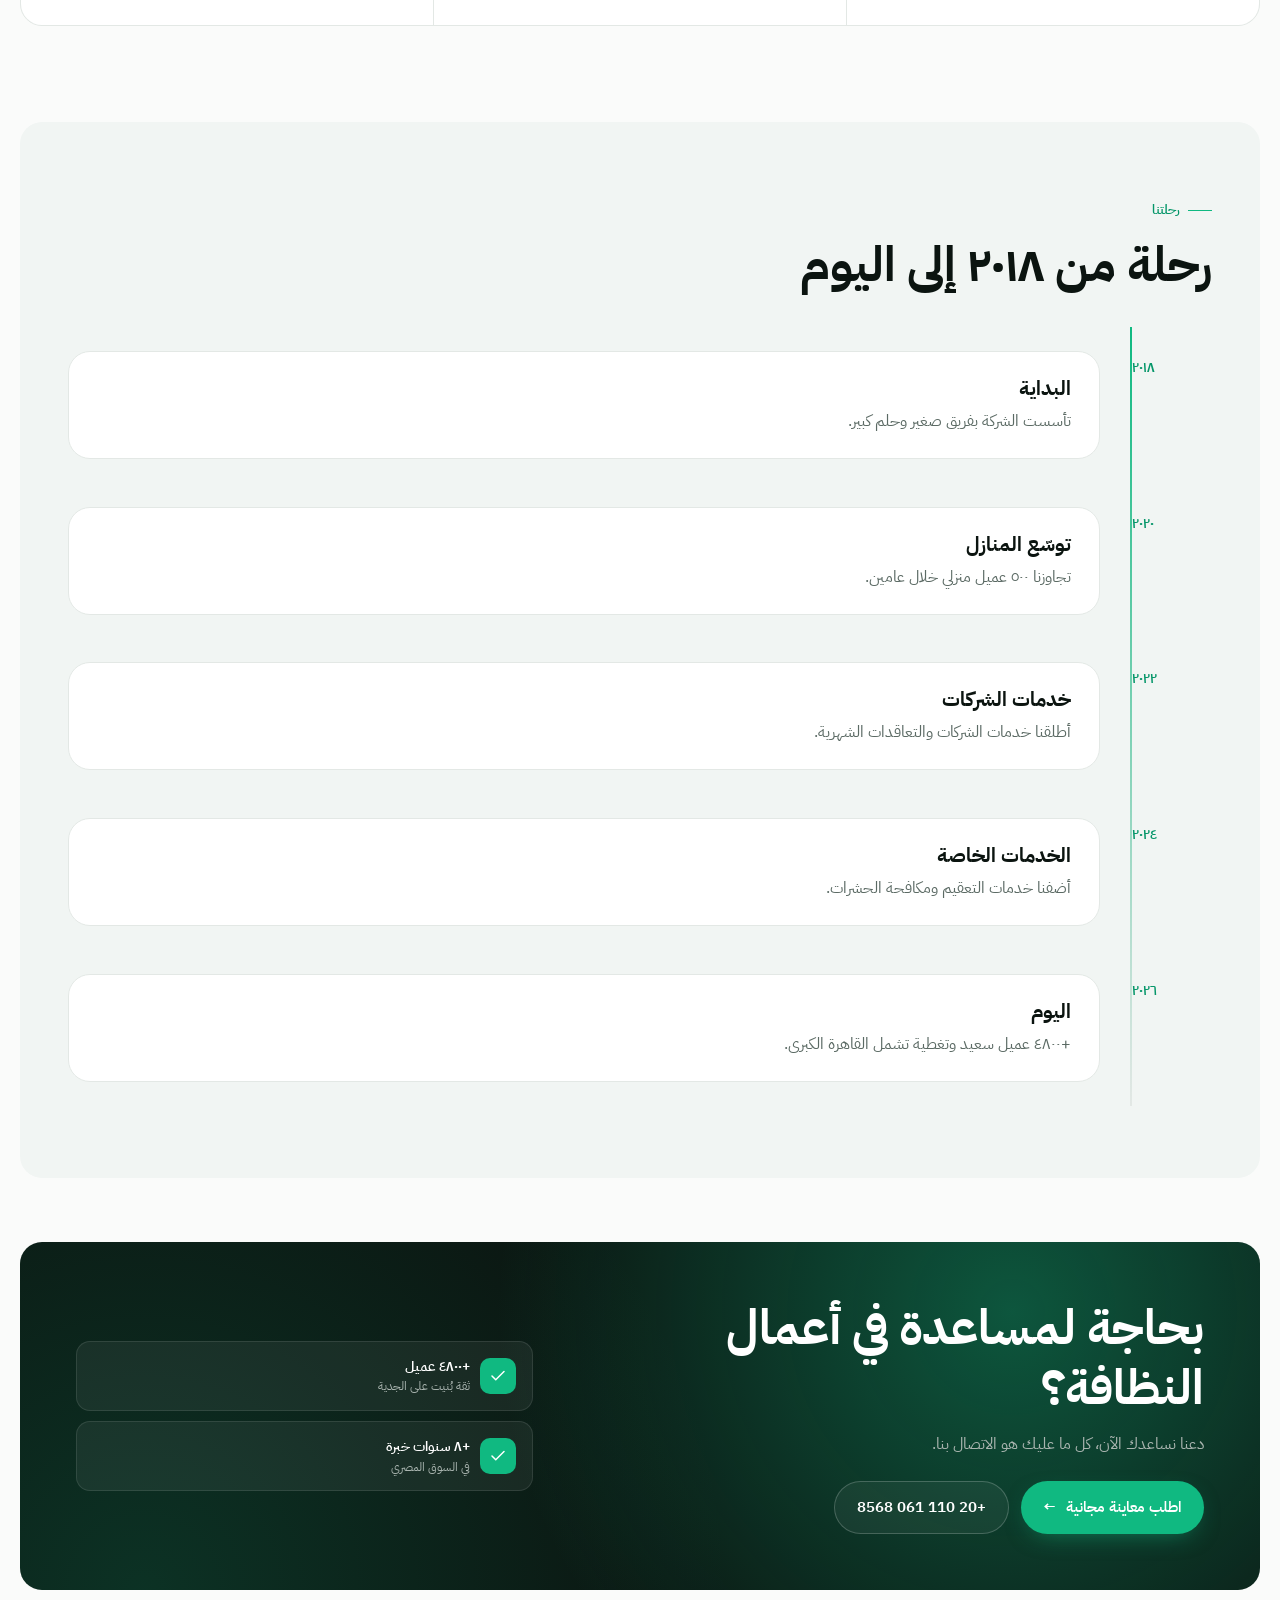
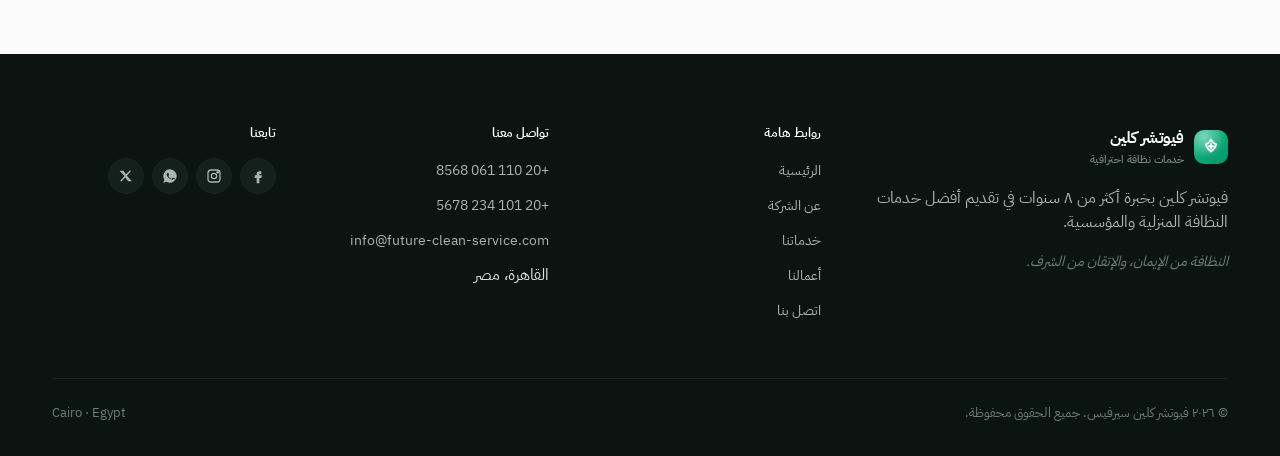
==== commit e151200b: "updating the mobile view" ====
--- a/about.html
+++ b/about.html
@@ -9,6 +9,8 @@
 <link href="https://fonts.googleapis.com/css2?family=Inter:wght@400;500;600;700;800&family=IBM+Plex+Sans+Arabic:wght@400;500;600;700&family=JetBrains+Mono:wght@400;500&display=swap" rel="stylesheet">
 <link rel="stylesheet" href="assets/styles.css">
 <link rel="stylesheet" href="assets/home.css">
+<link rel="stylesheet" href="assets/animations.css">
+<link rel="stylesheet" href="assets/mobile-fixes.css">
 <style>
   .about-hero {
     display: grid; grid-template-columns: 1.1fr 1fr; gap: 56px;
@@ -97,6 +99,7 @@
 <body>
 <script src="assets/i18n.js"></script>
 <script src="assets/components.js"></script>
+<script src="assets/animations.js"></script>
 <main id="main"></main>
 <script>
 window.FC.applyLang();
@@ -108,7 +111,7 @@
 const html = `
 <section class="container">
   <div class="about-hero">
-    <div class="reveal">
+    <div data-anim="up">
       <span class="eyebrow">${t("about.eyebrow")}</span>
       <h1 style="margin-top:14px">${t("about.title")}</h1>
       <p class="lead" style="margin-top:20px">${t("about.sub")}</p>
@@ -117,14 +120,14 @@
         <a href="services.html" class="btn btn-ghost">${t("hero.ctaSecondary")}</a>
       </div>
     </div>
-    <div class="visual reveal">
+    <div class="visual" data-anim="up">
       <img src="${window.FC.imgUrl("slider/who_we_are.jpg")}" alt="" onerror="this.style.display='none'; this.parentElement.classList.add('ph');">
     </div>
   </div>
 </section>
 
 <section class="container section-tight">
-  <div class="counters reveal">
+  <div class="counters" data-stagger="120">
     ${t("counters.items").map(c => `
       <div>
         <div class="num"><span data-counter="${c.n}">0</span><span class="suffix">${c.suffix}</span></div>
@@ -135,11 +138,11 @@
 </section>
 
 <section class="container section">
-  <div style="text-align:center; max-width:680px; margin:0 auto 12px" class="reveal">
+  <div style="text-align:center; max-width:680px; margin:0 auto 12px" data-anim="up">
     <span class="eyebrow" style="justify-content:center; display:inline-flex">${ar ? "ما نؤمن به" : "What we stand for"}</span>
     <h2 style="margin-top:14px">${ar ? "مهمة، رؤية، وقيم تقودنا" : "Mission, vision, and values that guide us"}</h2>
   </div>
-  <div class="pillars reveal">
+  <div class="pillars" data-stagger="140">
     <div class="pillar">
       <div class="ico"><svg width="22" height="22" viewBox="0 0 24 24" fill="none" stroke="currentColor" stroke-width="2" stroke-linecap="round" stroke-linejoin="round"><circle cx="12" cy="12" r="10"/><circle cx="12" cy="12" r="6"/><circle cx="12" cy="12" r="2"/></svg></div>
       <h3>${t("about.missionT")}</h3>
@@ -159,13 +162,13 @@
 </section>
 
 <section class="container section" style="background:var(--bg-soft); border-radius:var(--radius-lg); padding:72px 48px;">
-  <div style="max-width:680px; margin-bottom:24px" class="reveal">
+  <div style="max-width:680px; margin-bottom:24px" data-anim="up">
     <span class="eyebrow">${t("about.timelineTitle")}</span>
     <h2 style="margin-top:14px">${ar ? "رحلة من ٢٠١٨ إلى اليوم" : "Our journey from 2018 to today"}</h2>
   </div>
   <div class="timeline">
     ${t("about.timeline").map(it => `
-      <div class="tl-item reveal">
+      <div class="tl-item" data-anim="left">
         <div class="tl-year">${it.y}</div>
         <div class="tl-content">
           <h3>${it.t}</h3>
@@ -177,7 +180,7 @@
 </section>
 
 <section class="container section-tight">
-  <div class="cta-banner reveal">
+  <div class="cta-banner" data-anim="up">
     <div>
       <h2 style="margin-bottom:14px">${t("bookCta.title")}</h2>
       <p>${t("bookCta.sub")}</p>
@@ -196,7 +199,7 @@
 main.innerHTML = html;
 window.FC.mountChrome("about");
 window.FC.observeReveal();
-window.FC.animateCounters();
+window.FC.boot();
 </script>
 </body>
 </html>
--- a/assets/animations.css
+++ b/assets/animations.css
@@ -0,0 +1,418 @@
+/* =====================================================
+   Future Clean — animation system
+   Use data-anim="..." for scroll-triggered effects
+   Variants set with data-anim on each element
+===================================================== */
+@media (prefers-reduced-motion: reduce) {
+  [data-anim] { opacity: 1 !important; transform: none !important; transition: none !important; }
+}
+
+/* base — invisible until JS marks doc ready, then animate on view */
+.js-anim-ready [data-anim] {
+  opacity: 0;
+  transform: translateY(24px);
+  transition:
+    opacity .8s cubic-bezier(.2, .7, .2, 1),
+    transform .8s cubic-bezier(.2, .7, .2, 1),
+    filter .8s ease,
+    clip-path .9s cubic-bezier(.2, .7, .2, 1);
+  will-change: opacity, transform;
+}
+.js-anim-ready [data-anim].in {
+  opacity: 1;
+  transform: none;
+  filter: none;
+  clip-path: inset(0);
+}
+
+/* variants */
+.js-anim-ready [data-anim="fade"] { transform: none; }
+.js-anim-ready [data-anim="up"]   { transform: translateY(40px); }
+.js-anim-ready [data-anim="down"] { transform: translateY(-30px); }
+.js-anim-ready [data-anim="left"] { transform: translateX(-40px); }
+.js-anim-ready [data-anim="right"]{ transform: translateX(40px); }
+.js-anim-ready [data-anim="zoom"] { transform: scale(.92); }
+.js-anim-ready [data-anim="zoom-out"] { transform: scale(1.06); }
+.js-anim-ready [data-anim="blur"] { filter: blur(14px); transform: translateY(20px); }
+.js-anim-ready [data-anim="rise"] { transform: translateY(40px) scale(.98); }
+.js-anim-ready [data-anim="reveal-x"] {
+  clip-path: inset(0 100% 0 0);
+  transform: none;
+}
+html[dir="rtl"].js-anim-ready [data-anim="reveal-x"] { clip-path: inset(0 0 0 100%); }
+.js-anim-ready [data-anim="reveal-y"] {
+  clip-path: inset(100% 0 0 0);
+  transform: none;
+}
+
+/* staggered children — parent gets the trigger, children stagger in */
+.js-anim-ready [data-stagger] > * {
+  opacity: 0;
+  transform: translateY(28px);
+  transition:
+    opacity .7s cubic-bezier(.2, .7, .2, 1),
+    transform .7s cubic-bezier(.2, .7, .2, 1);
+}
+.js-anim-ready [data-stagger].in > * {
+  opacity: 1;
+  transform: none;
+}
+/* delay sequence applied via inline style by JS */
+
+/* split text — words flip-up */
+.split-word {
+  display: inline-block;
+  overflow: hidden;
+  vertical-align: bottom;
+  margin-inline-end: 0.22em;
+  line-height: 1.05;
+  padding-bottom: 0.06em;
+}
+.split-word > span {
+  display: inline-block;
+  transform: translateY(110%);
+  transition: transform .9s cubic-bezier(.2, .8, .2, 1);
+}
+.in .split-word > span,
+[data-anim="text-rise"].in .split-word > span { transform: translateY(0); }
+
+/* number flip / odometer-feel */
+@keyframes numberPulse {
+  0% { transform: translateY(8px); opacity: .4; }
+  50% { transform: translateY(-2px); opacity: 1; }
+  100% { transform: translateY(0); opacity: 1; }
+}
+.counter-pulsing { animation: numberPulse .5s cubic-bezier(.2,.7,.2,1) both; }
+
+/* underline grow on title */
+.title-underline {
+  position: relative;
+  display: inline-block;
+  padding-bottom: 6px;
+}
+.title-underline::after {
+  content: "";
+  position: absolute;
+  inset-inline-start: 0;
+  inset-block-end: 0;
+  width: 40%;
+  height: 4px;
+  background: linear-gradient(90deg, var(--accent), var(--accent-2));
+  border-radius: 4px;
+  transform: scaleX(0);
+  transform-origin: inset-inline-start;
+  transition: transform .9s cubic-bezier(.2,.7,.2,1) .2s;
+}
+html[dir="rtl"] .title-underline::after { transform-origin: right; }
+.title-underline.in::after { transform: scaleX(1); }
+
+/* parallax accent shapes */
+.parallax-accent { transform: translateY(0); transition: transform .1s linear; will-change: transform; }
+
+/* scroll progress bar */
+.scroll-progress {
+  position: fixed;
+  inset-block-start: 0;
+  inset-inline-start: 0;
+  height: 3px;
+  width: 100%;
+  z-index: 200;
+  pointer-events: none;
+}
+.scroll-progress::before {
+  content: "";
+  display: block;
+  height: 100%;
+  width: var(--p, 0%);
+  background: linear-gradient(90deg, var(--accent), var(--accent-2));
+  box-shadow: 0 0 10px rgba(16,185,129,.5);
+  transition: width .12s linear;
+}
+html[dir="rtl"] .scroll-progress::before { float: right; }
+
+/* hover lift used throughout */
+.hover-lift { transition: transform .25s ease, box-shadow .25s ease; }
+.hover-lift:hover { transform: translateY(-3px); }
+
+/* magnetic card glow */
+.magnetic-card {
+  transition: transform .25s cubic-bezier(.2,.7,.2,1), box-shadow .25s ease;
+  transform-style: preserve-3d;
+}
+
+/* shimmering shine — applied on .shine */
+.shine { position: relative; overflow: hidden; }
+.shine::after {
+  content: "";
+  position: absolute;
+  inset: 0;
+  background: linear-gradient(115deg, transparent 30%, rgba(255,255,255,.55) 50%, transparent 70%);
+  transform: translateX(-100%);
+  transition: transform .7s ease;
+  pointer-events: none;
+}
+.shine:hover::after { transform: translateX(100%); }
+html[dir="rtl"] .shine::after { transform: translateX(100%); }
+html[dir="rtl"] .shine:hover::after { transform: translateX(-100%); }
+
+/* float idle */
+@keyframes floaty {
+  0%, 100% { transform: translateY(0); }
+  50% { transform: translateY(-6px); }
+}
+.floaty { animation: floaty 5s ease-in-out infinite; }
+
+/* gentle drift for hero badges */
+@keyframes drift {
+  0%, 100% { transform: translate(0, 0); }
+  50% { transform: translate(0, -8px); }
+}
+.drift { animation: drift 6s ease-in-out infinite; }
+
+/* progress ring */
+.ring-track {
+  fill: none;
+  stroke: var(--line);
+  stroke-width: 6;
+}
+.ring-progress {
+  fill: none;
+  stroke: url(#ringGrad);
+  stroke-width: 6;
+  stroke-linecap: round;
+  stroke-dasharray: 0 999;
+  transition: stroke-dasharray 1.4s cubic-bezier(.2,.7,.2,1);
+}
+
+/* ----- Partners showcase ----- */
+.p-showcase {
+  display: grid;
+  grid-template-columns: 1.05fr 1.4fr;
+  gap: 32px;
+  align-items: stretch;
+  background: var(--bg-elev);
+  border: 1px solid var(--line);
+  border-radius: var(--radius-lg);
+  padding: 32px;
+  position: relative;
+  overflow: hidden;
+}
+@media (max-width: 980px) { .p-showcase { grid-template-columns: 1fr; padding: 22px; } }
+
+.p-stage {
+  position: relative;
+  border-radius: var(--radius);
+  overflow: hidden;
+  min-height: 420px;
+  background: var(--ink);
+  color: #fff;
+  isolation: isolate;
+}
+.p-bg {
+  position: absolute; inset: 0;
+  background: linear-gradient(135deg, var(--p-bg, #005baa), color-mix(in oklab, var(--p-bg, #005baa) 60%, #000));
+  transition: background 1s ease;
+  z-index: 0;
+}
+.p-bg::before, .p-bg::after {
+  content: "";
+  position: absolute;
+  border-radius: 50%;
+  filter: blur(60px);
+  opacity: .4;
+}
+.p-bg::before {
+  width: 320px; height: 320px;
+  background: rgba(255,255,255,.4);
+  top: -120px; inset-inline-end: -80px;
+  animation: drift 8s ease-in-out infinite;
+}
+.p-bg::after {
+  width: 220px; height: 220px;
+  background: rgba(0,0,0,.5);
+  bottom: -100px; inset-inline-start: -60px;
+  animation: drift 11s ease-in-out infinite reverse;
+}
+.p-stage-inner {
+  position: relative;
+  z-index: 1;
+  padding: 36px;
+  display: grid;
+  grid-template-rows: auto 1fr auto;
+  gap: 18px;
+  height: 100%;
+  min-height: 420px;
+}
+.p-mark {
+  width: 72px; height: 72px;
+  border-radius: 18px;
+  background: rgba(255,255,255,.12);
+  border: 1px solid rgba(255,255,255,.18);
+  backdrop-filter: blur(6px);
+  display: grid; place-items: center;
+  font-weight: 800;
+  font-size: 26px;
+  letter-spacing: -0.02em;
+}
+.p-name {
+  font-size: clamp(28px, 4vw, 44px);
+  font-weight: 800;
+  letter-spacing: -0.02em;
+  line-height: 1.1;
+  color: #fff;
+}
+.p-meta {
+  display: inline-flex; gap: 8px; align-items: center;
+  font-size: 13px;
+  color: rgba(255,255,255,.85);
+  background: rgba(255,255,255,.12);
+  padding: 6px 12px;
+  border-radius: var(--radius-pill);
+  width: fit-content;
+}
+.p-services {
+  display: flex; gap: 8px; flex-wrap: wrap;
+}
+.p-services .chip {
+  font-size: 13px;
+  font-weight: 500;
+  padding: 8px 14px;
+  border-radius: var(--radius-pill);
+  background: rgba(255,255,255,.14);
+  border: 1px solid rgba(255,255,255,.18);
+  color: #fff;
+}
+.p-stat-row {
+  display: flex; gap: 24px;
+  border-top: 1px solid rgba(255,255,255,.18);
+  padding-top: 18px;
+}
+.p-stat-row > div .label {
+  font-size: 11px;
+  color: rgba(255,255,255,.7);
+  letter-spacing: 0.06em;
+  text-transform: uppercase;
+}
+.p-stat-row > div .value {
+  font-size: 18px;
+  font-weight: 700;
+  margin-top: 4px;
+  color: #fff;
+}
+
+.p-side { display: flex; flex-direction: column; gap: 16px; min-height: 100%; }
+.p-side-head {
+  display: flex; align-items: end; justify-content: space-between; gap: 16px; flex-wrap: wrap;
+}
+.p-counter {
+  font-family: var(--font-mono);
+  font-size: 14px;
+  color: var(--ink-3);
+  letter-spacing: 0.08em;
+}
+html[lang="ar"] .p-counter { font-family: var(--font-ar); letter-spacing: 0; }
+
+.p-grid {
+  display: grid;
+  grid-template-columns: repeat(3, 1fr);
+  gap: 10px;
+  flex: 1;
+}
+@media (max-width: 540px) { .p-grid { grid-template-columns: repeat(2, 1fr); } }
+.p-cell {
+  background: var(--bg-soft);
+  border: 1.5px solid var(--line);
+  border-radius: var(--radius);
+  padding: 16px 14px;
+  display: flex; flex-direction: column; gap: 6px;
+  cursor: pointer;
+  transition: all .25s cubic-bezier(.2,.7,.2,1);
+  text-align: start;
+  position: relative;
+  overflow: hidden;
+  min-height: 92px;
+}
+.p-cell:hover { border-color: var(--ink); transform: translateY(-2px); }
+.p-cell.active {
+  background: var(--ink);
+  color: #fff;
+  border-color: var(--ink);
+  transform: translateY(-2px);
+}
+.p-cell .pc-mark {
+  width: 28px; height: 28px;
+  border-radius: 8px;
+  background: var(--pc-color, var(--accent));
+  display: grid; place-items: center;
+  color: #fff;
+  font-size: 12px;
+  font-weight: 700;
+}
+.p-cell.active .pc-mark { background: var(--accent); }
+.p-cell .pc-name {
+  font-size: 13px;
+  font-weight: 600;
+  line-height: 1.25;
+}
+.p-cell .pc-sector {
+  font-size: 11px;
+  color: var(--ink-3);
+}
+.p-cell.active .pc-sector { color: rgba(255,255,255,.7); }
+.p-cell::after {
+  content: "";
+  position: absolute;
+  inset-block-end: 0;
+  inset-inline-start: 0;
+  width: 100%;
+  height: 2px;
+  background: var(--accent);
+  transform: scaleX(0);
+  transform-origin: inset-inline-start;
+  transition: transform 4.5s linear;
+}
+html[dir="rtl"] .p-cell::after { transform-origin: right; }
+.p-cell.active.playing::after { transform: scaleX(1); }
+
+.p-controls {
+  display: flex; gap: 10px; justify-content: space-between; align-items: center;
+  border-top: 1px solid var(--line);
+  padding-top: 14px;
+  margin-top: 4px;
+}
+.p-btn-row { display: flex; gap: 8px; }
+.p-btn {
+  width: 40px; height: 40px; border-radius: 50%;
+  background: #fff;
+  border: 1px solid var(--line-2);
+  display: grid; place-items: center;
+  transition: all .15s;
+}
+.p-btn:hover { background: var(--ink); color: #fff; border-color: var(--ink); }
+html[dir="rtl"] .p-btn svg.flip-rtl { transform: scaleX(-1); }
+
+.p-cta {
+  display: flex; gap: 14px; align-items: center;
+  padding: 14px 18px;
+  border-radius: var(--radius);
+  background: linear-gradient(120deg, var(--accent-soft), #ecfdf5);
+  border: 1px solid var(--accent);
+  color: var(--accent-ink);
+  font-size: 13px;
+}
+.p-cta strong { display: block; color: var(--ink); margin-bottom: 2px; font-size: 14px; }
+.p-cta .icon {
+  width: 36px; height: 36px; border-radius: 10px;
+  background: var(--accent); color: #fff;
+  display: grid; place-items: center; flex-shrink: 0;
+}
+.p-cta a {
+  margin-inline-start: auto;
+  color: var(--accent-ink);
+  font-weight: 600;
+  white-space: nowrap;
+}
+
+/* counter-card hover */
+.counters > div { transition: background .3s; }
+.counters > div:hover { background: var(--bg-soft); }
--- a/assets/mobile-fixes.css
+++ b/assets/mobile-fixes.css
@@ -0,0 +1,303 @@
+/* =========================================================
+   Mobile alignment fixes — applied across all pages
+   Loaded LAST so it can override prior rules where needed.
+   ========================================================= */
+
+/* ---------- 1. Header / nav ---------- */
+@media (max-width: 940px) {
+  .site-header .nav { gap: 12px; height: 64px; }
+  /* Hide the inline "Book" CTA on mobile — it's available via the menu + floating CTA + hero */
+  .site-header .nav-actions > a.btn { display: none; }
+  .nav-actions { gap: 8px; }
+  /* Slightly tighter brand on mobile */
+  .brand-text { font-size: 15px; }
+  .brand-text small { font-size: 10.5px; }
+  .brand-mark { width: 30px; height: 30px; }
+}
+@media (max-width: 480px) {
+  .site-header .nav { gap: 8px; }
+  .lang-toggle { padding: 3px; }
+  .lang-toggle button { padding: 5px 10px; font-size: 12px; }
+  .menu-toggle { padding: 8px; }
+}
+
+/* When mobile menu is open, neutralise its desktop layout so links stack & align cleanly */
+@media (max-width: 940px) {
+  .nav-links.open {
+    z-index: 60;
+    gap: 4px;
+    padding: 12px;
+    align-items: stretch;
+  }
+  .nav-links.open a {
+    text-align: start;
+    border-radius: 10px;
+    font-size: 15px;
+  }
+  /* RTL fix: links should align to start (right) consistently */
+  html[dir="rtl"] .nav-links.open { direction: rtl; }
+}
+
+/* ---------- 2. Section padding tightening ---------- */
+@media (max-width: 520px) {
+  .section { padding: 56px 0; }
+  .section-tight { padding: 40px 0; }
+  .container { padding: 0 18px; }
+}
+
+/* ---------- 3. Headings on small screens ---------- */
+@media (max-width: 520px) {
+  h1 { font-size: clamp(30px, 8vw, 40px); line-height: 1.15; }
+  h2 { font-size: clamp(26px, 7vw, 34px); line-height: 1.18; }
+  h3 { font-size: 18px; }
+  .lead { font-size: 15.5px; }
+}
+/* Arabic — slightly tighter line height already, but ensure long words wrap */
+html[lang="ar"] h1, html[lang="ar"] h2, html[lang="ar"] h3 { word-break: break-word; overflow-wrap: anywhere; }
+
+/* ---------- 4. Hero (home) ---------- */
+@media (max-width: 980px) {
+  .hero { padding-top: 32px; }
+  .hero-grid { gap: 32px; }
+}
+@media (max-width: 640px) {
+  .hero-copy h1 { margin: 16px 0 14px; }
+  .hero-actions { gap: 10px; margin-top: 24px; }
+  .hero-actions .btn { padding: 12px 18px; font-size: 14px; }
+  .hero-stats {
+    gap: 18px 24px; margin-top: 28px; padding-top: 22px;
+    /* Compact 3-up grid stays on one line on mobile */
+    display: grid;
+    grid-template-columns: repeat(3, 1fr);
+  }
+  .hero-stat .v { font-size: 18px; }
+  .hero-stat .l { font-size: 11.5px; line-height: 1.3; }
+  .hero-visual { aspect-ratio: 4/4.6; }
+  .hero-badge {
+    inset-block-start: 14px; inset-inline-start: 14px;
+    padding: 8px 12px;
+  }
+  .hero-badge .text { font-size: 12px; }
+  .hero-card-floater {
+    inset-block-end: 14px; inset-inline-end: 14px;
+    inset-inline-start: 14px;
+    padding: 12px 14px;
+    max-width: none;
+  }
+  .hero-card-floater .text { font-size: 11.5px; }
+  .hero-card-floater .text strong { font-size: 13px; }
+  .hero-card-floater .avatars img { width: 26px; height: 26px; }
+  .hero-marquee { margin-top: 48px; padding: 16px 0; }
+  .marquee-track { gap: 36px; font-size: 13px; }
+}
+@media (max-width: 380px) {
+  .hero-stats { grid-template-columns: 1fr 1fr; }
+  .hero-stats .hero-stat:last-child { grid-column: 1 / -1; }
+}
+
+/* ---------- 5. Counters block ---------- */
+@media (max-width: 520px) {
+  .counters > div { padding: 24px 18px; }
+  .counters .num { font-size: 32px; }
+  .counters .lab { font-size: 12px; margin-top: 6px; }
+}
+
+/* ---------- 6. Service tabs + cards ---------- */
+@media (max-width: 980px) {
+  .tabs {
+    gap: 8px;
+    padding-bottom: 4px;
+    -webkit-overflow-scrolling: touch;
+    scrollbar-width: none;
+  }
+  .tabs::-webkit-scrollbar { display: none; }
+  .tabs button {
+    padding: 12px 16px;
+    font-size: 14px;
+    flex: 0 0 auto;
+  }
+}
+@media (max-width: 520px) {
+  .service-grid {
+    grid-template-columns: 1fr;
+    gap: 16px;
+  }
+  .service-card .body { padding: 18px; gap: 8px; }
+  .service-card h3 { font-size: 16px; }
+  .service-card p { font-size: 14px; }
+  .service-card .img .icon-pill {
+    inset-block-start: 10px; inset-inline-start: 10px;
+    padding: 6px 10px; font-size: 11px;
+  }
+}
+
+/* ---------- 7. Why us ---------- */
+@media (max-width: 520px) {
+  .why-cell { padding: 24px 20px; min-height: 0; gap: 10px; }
+  .why-cell .ico { width: 38px; height: 38px; }
+  .why-cell h3 { font-size: 17px; }
+  .why-cell p { font-size: 14px; }
+}
+
+/* ---------- 8. Process strip ---------- */
+@media (max-width: 520px) {
+  .process-card { padding: 22px; }
+  .process-card h3 { font-size: 18px; margin: 12px 0 6px; }
+  .process-card p { font-size: 14px; }
+}
+
+/* ---------- 9. Testimonials carousel ---------- */
+@media (max-width: 640px) {
+  .t-card { padding: 22px; min-height: 0; gap: 12px; }
+  .t-card .body { font-size: 14.5px; line-height: 1.55; }
+  .t-controls { flex-wrap: wrap; gap: 12px; }
+  .t-arrow { width: 40px; height: 40px; }
+}
+
+/* ---------- 10. Partners showcase ---------- */
+@media (max-width: 980px) {
+  .p-showcase { gap: 20px; }
+  .p-stage { min-height: 360px; }
+  .p-stage-inner { min-height: 360px; padding: 24px; gap: 14px; }
+}
+@media (max-width: 520px) {
+  .p-showcase { padding: 16px; }
+  .p-stage { min-height: 320px; }
+  .p-stage-inner { min-height: 320px; padding: 20px; gap: 12px; }
+  .p-mark { width: 56px; height: 56px; font-size: 20px; border-radius: 14px; }
+  .p-name { font-size: 26px; }
+  .p-services .chip { font-size: 12px; padding: 6px 10px; }
+  .p-stat-row { gap: 18px; padding-top: 14px; }
+  .p-stat-row > div .value { font-size: 16px; }
+  .p-side-head { flex-wrap: wrap; gap: 8px; }
+  .p-grid { gap: 8px; }
+  .p-cell { padding: 12px 10px; }
+  .p-controls { flex-wrap: wrap; gap: 12px; }
+  .p-cta { padding: 14px; }
+}
+/* Partner grid — keep 2 cols on tiny screens, max 3 on small */
+@media (max-width: 640px) {
+  .p-grid { grid-template-columns: repeat(2, 1fr) !important; }
+}
+
+/* ---------- 11. FAQ ---------- */
+@media (max-width: 520px) {
+  .accordion-trigger { padding: 18px 0; font-size: 16px; gap: 12px; }
+  .accordion-trigger .plus { width: 28px; height: 28px; }
+  .accordion-content > div { padding-bottom: 18px; font-size: 14.5px; }
+}
+
+/* ---------- 12. CTA banner ---------- */
+@media (max-width: 820px) {
+  .cta-banner { padding: 32px 24px; gap: 24px; }
+}
+@media (max-width: 520px) {
+  .cta-banner { padding: 28px 20px; border-radius: 18px; }
+  .cta-banner h2 { margin: 14px 0 10px; }
+  .cta-banner .row { gap: 8px; }
+  .cta-banner .row .btn { padding: 12px 16px; font-size: 13.5px; }
+  .cta-illus .row { padding: 12px 14px; }
+  .cta-illus .row .ico { width: 32px; height: 32px; }
+  .cta-illus .row .label { font-size: 13px; }
+  .cta-illus .row .sub { font-size: 11.5px; }
+}
+
+/* ---------- 13. Footer ---------- */
+@media (max-width: 520px) {
+  .site-footer { padding: 56px 0 28px; }
+  .footer-grid { gap: 36px; }
+  .footer-bottom {
+    flex-direction: column;
+    align-items: flex-start;
+    gap: 8px;
+    margin-top: 40px;
+    padding-top: 20px;
+    text-align: start;
+  }
+  .socials { margin-top: 4px; }
+}
+
+/* ---------- 14. Floating CTA — keep clear of content & footer ---------- */
+@media (max-width: 640px) {
+  .floating-cta {
+    bottom: 16px;
+    inset-inline-end: 16px;
+    inset-inline-start: auto;
+    gap: 8px;
+  }
+  .fab {
+    padding: 12px 14px;
+    font-size: 13px;
+  }
+  /* Hide the secondary call FAB on very narrow viewports — keep WhatsApp only */
+  .fab:not(.whatsapp) { display: none; }
+}
+
+/* ---------- 15. About page ---------- */
+@media (max-width: 980px) {
+  .about-hero { gap: 32px; padding: 40px 0 32px; }
+}
+@media (max-width: 520px) {
+  .pillar { padding: 24px 20px; }
+  .pillar h3 { font-size: 18px; }
+  .tl-year { font-size: 14px; }
+}
+
+/* ---------- 16. Services page ---------- */
+@media (max-width: 980px) {
+  .svc-row { gap: 32px; padding: 48px 0; }
+}
+@media (max-width: 520px) {
+  .svc-row { padding: 36px 0; gap: 24px; }
+  .svc-copy h2 { font-size: 26px; margin: 12px 0 12px; }
+  .svc-copy li { font-size: 14px; }
+  .svc-gallery { gap: 6px; }
+}
+
+/* ---------- 17. Works page ---------- */
+@media (max-width: 640px) {
+  .filter-bar { gap: 6px; margin-top: 20px; overflow-x: auto; flex-wrap: nowrap; padding-bottom: 4px; -webkit-overflow-scrolling: touch; scrollbar-width: none; }
+  .filter-bar::-webkit-scrollbar { display: none; }
+  .filter-bar button { white-space: nowrap; flex: 0 0 auto; padding: 8px 14px; font-size: 13px; }
+}
+
+/* ---------- 18. Contact page ---------- */
+@media (max-width: 980px) {
+  .contact-shell { gap: 28px; }
+}
+@media (max-width: 540px) {
+  .form-card { padding: 22px; border-radius: 18px; }
+  .step-title { font-size: 19px; margin-bottom: 18px; }
+  .stepper { gap: 4px; margin-bottom: 22px; }
+  .form-actions { flex-wrap: wrap; gap: 10px; padding-top: 18px; }
+  .form-actions .btn { flex: 1 1 auto; justify-content: center; }
+  .info-card { padding: 22px; }
+  .info-card .row { padding: 12px 0; gap: 12px; }
+  .info-card .icon { width: 36px; height: 36px; }
+}
+
+/* ---------- 19. Page intros ---------- */
+@media (max-width: 520px) {
+  .page-intro { padding: 40px 0 20px; }
+  .page-intro .lead { margin-top: 14px; }
+}
+
+/* ---------- 20. Generic safety: any inline flex justifying space-between
+   should wrap on mobile so headings + buttons don't squash ---------- */
+@media (max-width: 640px) {
+  .container [style*="justify-content:space-between"],
+  .container [style*="justify-content: space-between"] {
+    flex-wrap: wrap;
+  }
+}
+
+/* ---------- 21. Eyebrow alignment in centered blocks ---------- */
+@media (max-width: 520px) {
+  .eyebrow { font-size: 11px; }
+  .eyebrow::before { width: 18px; }
+}
+
+/* ---------- 22. Marquee gradient fade narrower on mobile ---------- */
+@media (max-width: 520px) {
+  .hero-marquee::before, .hero-marquee::after { width: 40px; }
+}
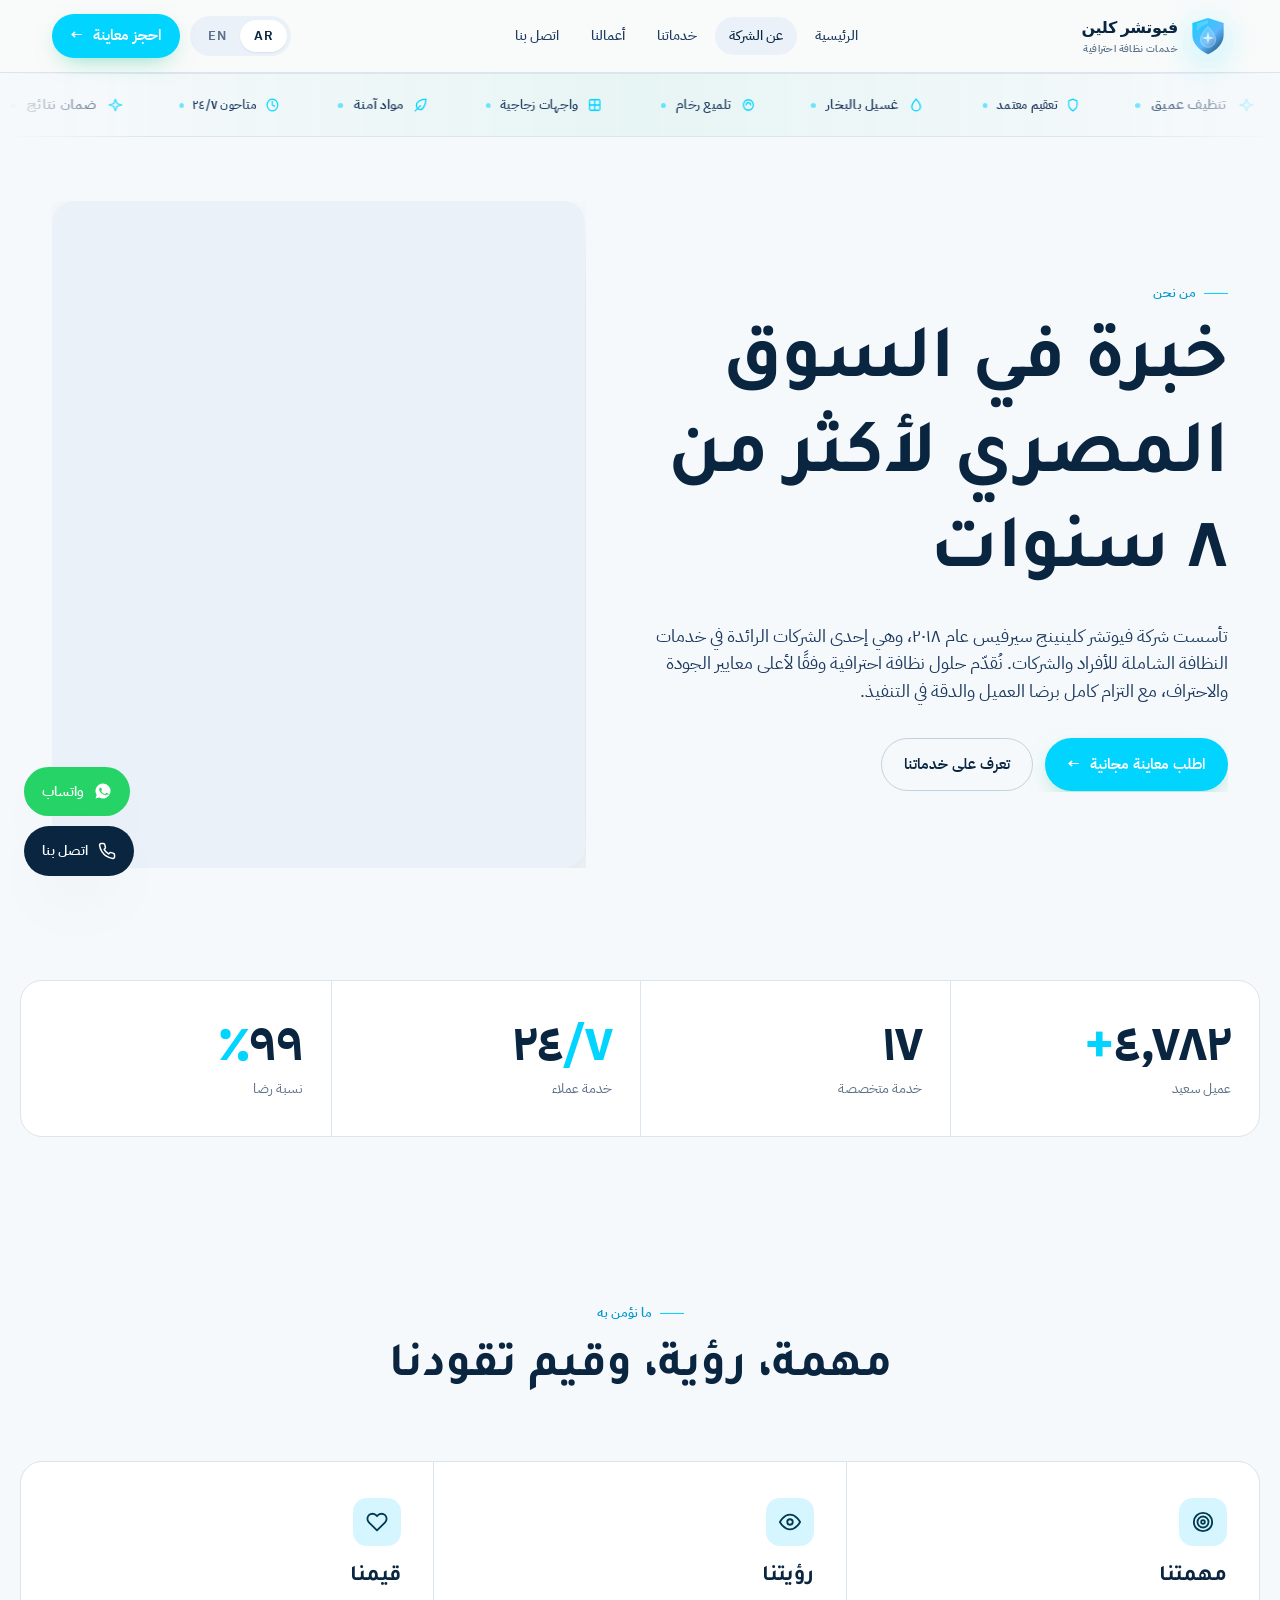
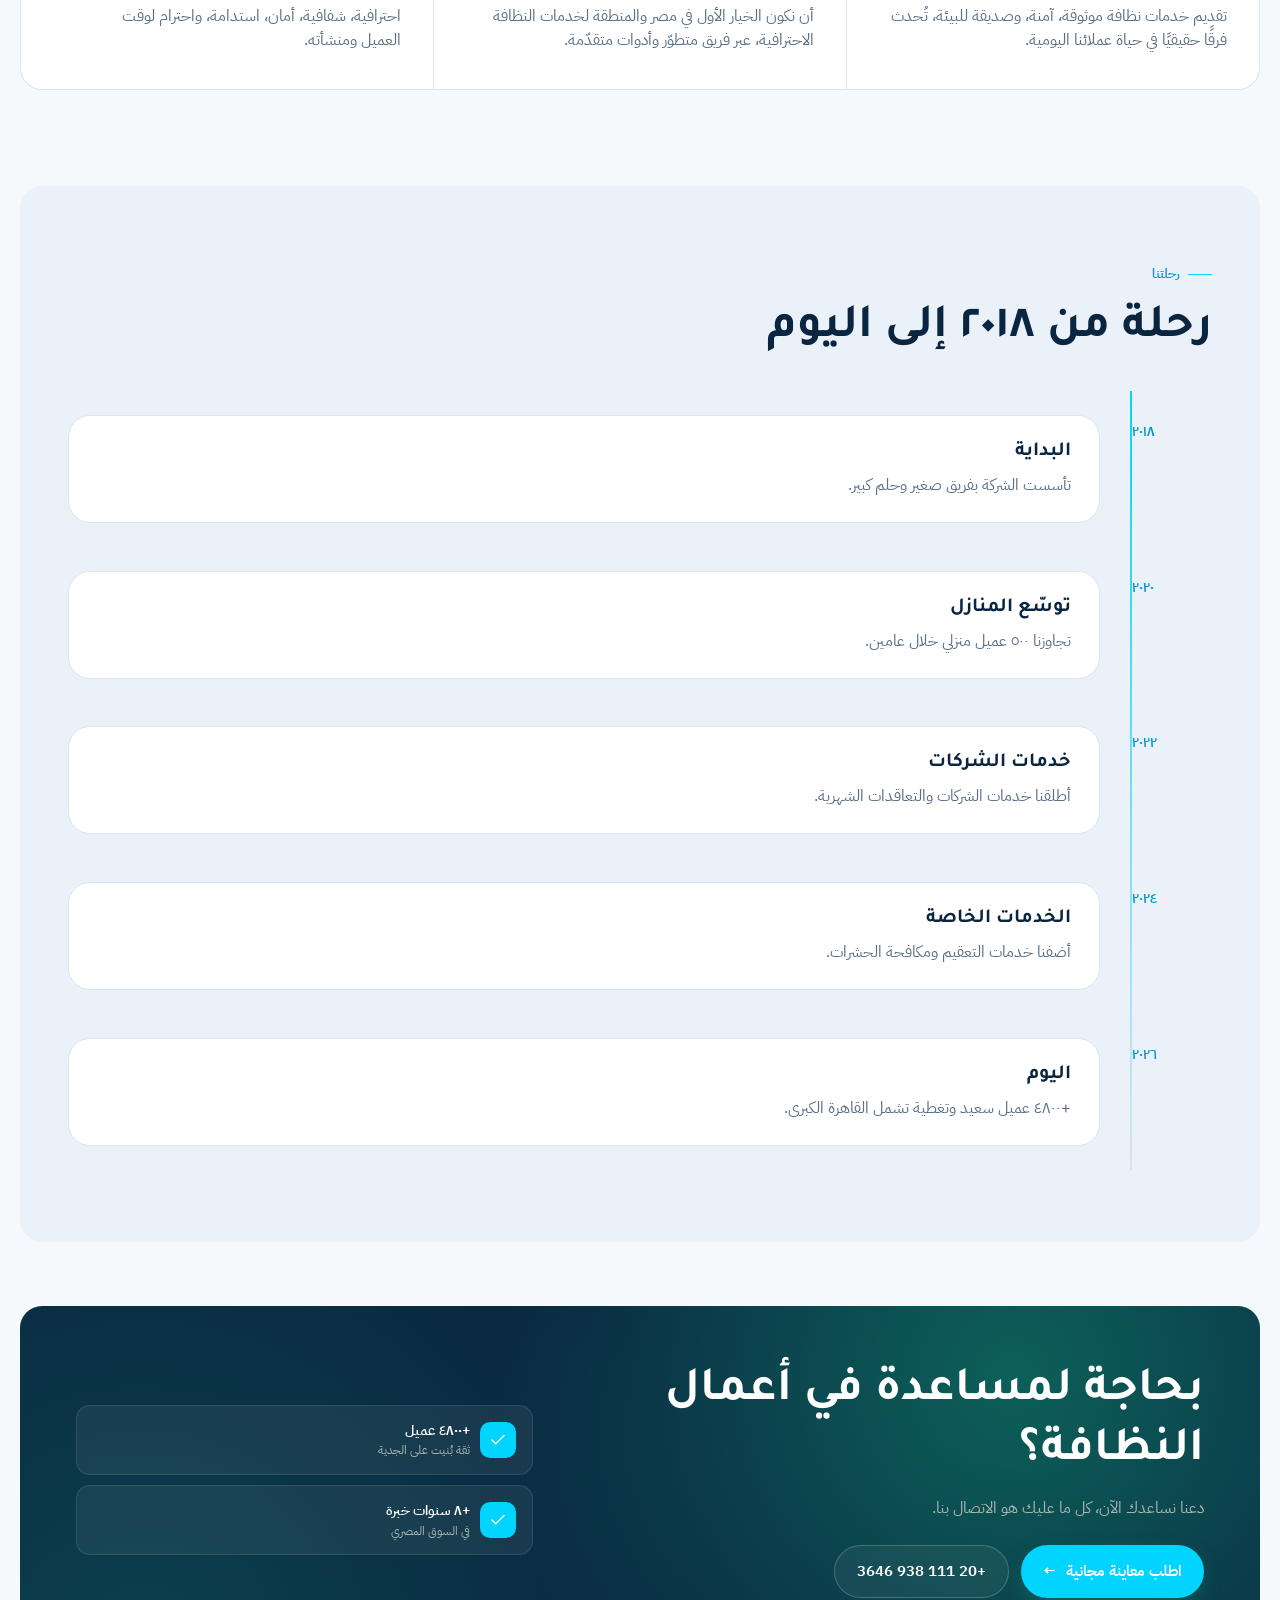
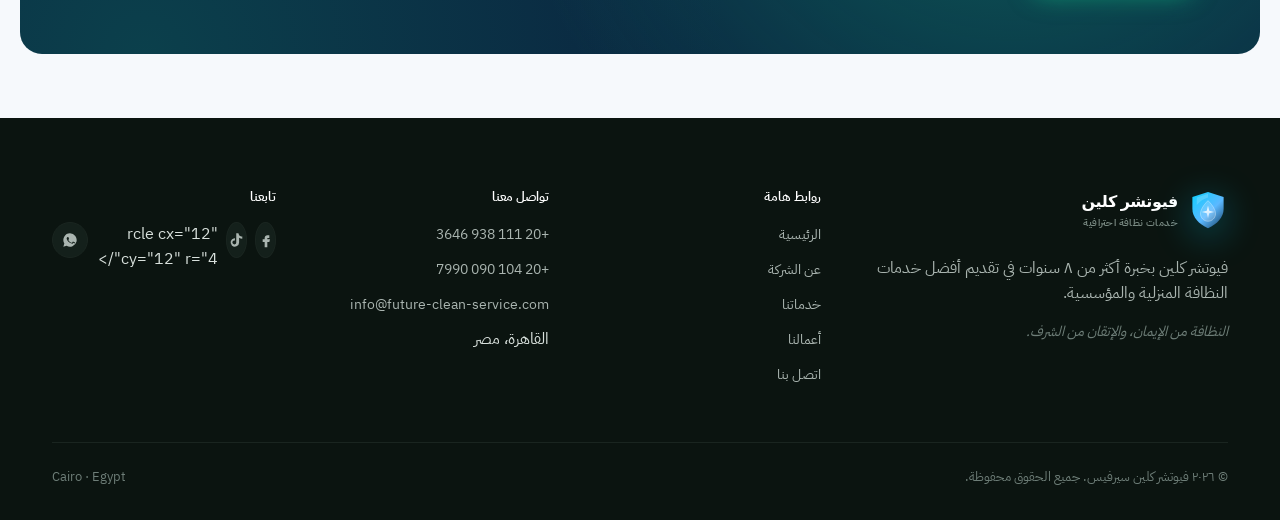
==== commit c8f0a082: "new website" ====
--- a/about.html
+++ b/about.html
@@ -6,8 +6,10 @@
 <title>عن الشركة — Future Clean</title>
 <link rel="preconnect" href="https://fonts.googleapis.com">
 <link rel="preconnect" href="https://fonts.gstatic.com" crossorigin>
-<link href="https://fonts.googleapis.com/css2?family=Inter:wght@400;500;600;700;800&family=IBM+Plex+Sans+Arabic:wght@400;500;600;700&family=JetBrains+Mono:wght@400;500&display=swap" rel="stylesheet">
+<link href="https://fonts.googleapis.com/css2?family=Space+Grotesk:wght@400;500;600;700&family=Manrope:wght@400;500;600;700;800&family=IBM+Plex+Sans+Arabic:wght@400;500;600;700&family=Tajawal:wght@400;500;700;800&family=JetBrains+Mono:wght@400;500&display=swap" rel="stylesheet">
 <link rel="stylesheet" href="assets/styles.css">
+  <link rel="stylesheet" href="assets/3d.css">
+  <link rel="stylesheet" href="assets/sections.css">
 <link rel="stylesheet" href="assets/home.css">
 <link rel="stylesheet" href="assets/animations.css">
 <link rel="stylesheet" href="assets/mobile-fixes.css">
@@ -186,7 +188,7 @@
       <p>${t("bookCta.sub")}</p>
       <div class="row" style="margin-top:24px">
         <a class="btn btn-accent" href="contact.html">${t("hero.ctaPrimary")} <span class="arrow">→</span></a>
-        <a class="btn btn-ghost" href="tel:+201100618568">+20 110 061 8568</a>
+        <a class="btn btn-ghost" href="tel:+201119383646">+20 111 938 3646</a>
       </div>
     </div>
     <div class="cta-illus">
--- a/assets/styles.css
+++ b/assets/styles.css
@@ -1,30 +1,147 @@
+/* ---- Intro splash (first-visit "trick") ---- */
+.fx-ribbon {
+  position: relative;
+  height: 64px;
+  overflow: hidden;
+  perspective: 800px;
+  background: linear-gradient(90deg, transparent, rgba(16,185,129,.06), transparent);
+  border-block: 1px solid var(--line);
+  -webkit-mask-image: linear-gradient(90deg, transparent, #000 12%, #000 88%, transparent);
+          mask-image: linear-gradient(90deg, transparent, #000 12%, #000 88%, transparent);
+}
+.fx-ribbon-track {
+  display: flex; gap: 56px; align-items: center;
+  height: 100%; width: max-content;
+  animation: fx-marquee 42s linear infinite;
+  transform-style: preserve-3d;
+  white-space: nowrap;
+  padding-inline: 32px;
+}
+html[dir="rtl"] .fx-ribbon-track { animation-direction: reverse; }
+@keyframes fx-marquee {
+  from { transform: translateX(0); }
+  to   { transform: translateX(-50%); }
+}
+.fx-ribbon-track .chip {
+  display: inline-flex; align-items: center; gap: 10px;
+  font-size: 13px; font-weight: 600; letter-spacing: .02em;
+  color: var(--ink-2);
+  transform: rotateY(-10deg) translateZ(0);
+  transition: transform .4s, color .4s;
+}
+.fx-ribbon-track .chip:nth-child(even) { transform: rotateY(10deg); }
+.fx-ribbon-track .chip:hover { color: var(--accent); transform: rotateY(0) scale(1.05); }
+.fx-ribbon-track .chip svg { color: var(--accent); }
+.fx-ribbon-track .dot {
+  width: 5px; height: 5px; border-radius: 50%;
+  background: var(--accent); opacity: .55;
+}
+
+.fx-intro {
+  position: fixed; inset: 0;
+  z-index: 9999;
+  background: radial-gradient(ellipse at center, #0d3b32 0%, #052017 80%);
+  display: grid; place-items: center;
+  overflow: hidden;
+  pointer-events: all;
+  opacity: 1;
+  transition: opacity .7s ease;
+}
+.fx-intro.done { opacity: 0; pointer-events: none; }
+.fx-intro-veil {
+  position: absolute; inset: 0;
+  background: linear-gradient(180deg, transparent 50%, #fff 50%);
+  transform: translateY(0);
+  transition: transform 1.1s cubic-bezier(.7,.05,.2,1);
+}
+.fx-intro.play .fx-intro-veil { transform: translateY(-100%); }
+.fx-intro-bubbles {
+  position: absolute; inset: 0;
+  pointer-events: none;
+}
+.fx-intro-bubbles span {
+  position: absolute;
+  bottom: -30px;
+  left: var(--x, 50%);
+  width: 14px; height: 14px;
+  border-radius: 50%;
+  background: radial-gradient(circle at 30% 30%, rgba(255,255,255,.95), rgba(16,185,129,.4));
+  box-shadow: 0 0 14px rgba(16,185,129,.5);
+  transform: scale(var(--s,1));
+  animation: fx-bubble 1.6s ease-out var(--d, 0s) forwards;
+  opacity: 0;
+}
+@keyframes fx-bubble {
+  0%   { transform: translateY(0)     scale(var(--s,1)); opacity: 0; }
+  20%  { opacity: 1; }
+  100% { transform: translateY(-110vh) scale(calc(var(--s,1) * 1.4)); opacity: 0; }
+}
+.fx-intro-mark {
+  position: relative; z-index: 2;
+  display: grid; place-items: center; gap: 14px;
+  transform: scale(.85);
+  animation: fx-mark-in 1s cubic-bezier(.2,.7,.2,1.1) .15s forwards;
+  opacity: 0;
+}
+@keyframes fx-mark-in {
+  to { transform: scale(1); opacity: 1; }
+}
+.fx-intro-mark svg {
+  filter: drop-shadow(0 14px 32px rgba(16,185,129,.45));
+  animation: fx-mark-pulse 1.4s ease-in-out infinite;
+}
+@keyframes fx-mark-pulse {
+  50% { transform: translateY(-4px) rotate(-3deg); }
+}
+.fx-intro-label {
+  font-size: 16px;
+  letter-spacing: .04em;
+  color: rgba(255,255,255,.92);
+  font-weight: 600;
+  animation: fx-label 2s ease-in-out infinite;
+}
+@keyframes fx-label {
+  0%,100% { opacity: .55; }
+  50% { opacity: 1; }
+}
+@media (prefers-reduced-motion: reduce) {
+  .fx-intro, .fx-ribbon-track { display: none !important; }
+}
+
 /* =========================================================
    Future Clean Service — shared styles
    ========================================================= */
 :root {
-  --bg: #fafbfa;
+  /* New brand: deep ocean navy + electric cyan */
+  --bg: #f6f9fc;
   --bg-elev: #ffffff;
-  --bg-soft: #f1f5f3;
-  --ink: #0b1410;
-  --ink-2: #2a3631;
-  --ink-3: #5b6a64;
-  --ink-4: #8a9590;
-  --line: #e3e8e5;
-  --line-2: #d3dad6;
-  --accent: #10b981;
-  --accent-2: #059669;
-  --accent-soft: #d1fae5;
-  --accent-ink: #064e3b;
-  --warn: #f59e0b;
+  --bg-soft: #eaf1f8;
+  --ink: #0A2540;            /* deep ocean — primary brand dark */
+  --ink-2: #1e3a5f;
+  --ink-3: #5b7088;
+  --ink-4: #92a3b6;
+  --line: #dbe5ee;
+  --line-2: #c2d1de;
+  --accent: #00D4FF;         /* electric cyan — primary brand accent */
+  --accent-2: #0099CC;
+  --accent-3: #5BB8FF;
+  --accent-soft: #d6f6ff;
+  --accent-ink: #003b52;
+  --gold: #F0B400;           /* premium accent for stars / awards */
+  --warn: #F59E0B;
   --radius: 14px;
   --radius-lg: 22px;
+  --radius-xl: 32px;
   --radius-pill: 999px;
-  --shadow-sm: 0 1px 2px rgba(11,20,16,.04), 0 1px 1px rgba(11,20,16,.03);
-  --shadow: 0 1px 2px rgba(11,20,16,.04), 0 8px 24px -8px rgba(11,20,16,.08);
-  --shadow-lg: 0 20px 60px -20px rgba(11,20,16,.18);
+  --shadow-sm: 0 1px 2px rgba(10,37,64,.05), 0 1px 1px rgba(10,37,64,.03);
+  --shadow: 0 1px 2px rgba(10,37,64,.04), 0 12px 28px -10px rgba(10,37,64,.12);
+  --shadow-lg: 0 24px 70px -22px rgba(10,37,64,.28);
+  --shadow-cyan: 0 16px 40px -14px rgba(0,212,255,.55);
   --container: 1240px;
-  --font-en: "Inter", "Manrope", system-ui, -apple-system, Segoe UI, sans-serif;
+  --font-en: "Manrope", "Inter", system-ui, -apple-system, Segoe UI, sans-serif;
+  --font-display: "Space Grotesk", "Manrope", system-ui, sans-serif;
   --font-ar: "IBM Plex Sans Arabic", "Cairo", system-ui, sans-serif;
+  --font-ar-display: "Tajawal", "IBM Plex Sans Arabic", system-ui, sans-serif;
   --font-mono: "JetBrains Mono", ui-monospace, monospace;
 }
 
@@ -44,6 +161,10 @@
 
 html[lang="ar"] body { font-family: var(--font-ar); }
 
+/* Display font for headings */
+h1, h2, h3 { font-family: var(--font-display); }
+html[lang="ar"] h1, html[lang="ar"] h2, html[lang="ar"] h3 { font-family: var(--font-ar-display); }
+
 img { max-width: 100%; display: block; }
 a { color: inherit; text-decoration: none; }
 button { font-family: inherit; cursor: pointer; border: none; background: none; color: inherit; }
@@ -138,22 +259,26 @@
 }
 .brand { display: inline-flex; align-items: center; gap: 10px; font-weight: 700; letter-spacing: -0.01em; }
 .brand-mark {
-  width: 34px; height: 34px;
-  border-radius: 10px;
-  background: linear-gradient(135deg, var(--accent), var(--accent-2));
+  width: 40px; height: 40px;
   display: grid; place-items: center;
-  color: #fff;
   position: relative;
-  overflow: hidden;
-}
-.brand-mark::after {
-  content: "";
-  position: absolute; inset: 0;
-  background: radial-gradient(circle at 30% 20%, rgba(255,255,255,.45), transparent 60%);
-}
-.brand-mark svg { width: 18px; height: 18px; position: relative; z-index: 1; }
-.brand-text { font-size: 16px; }
-.brand-text small { display: block; font-size: 11px; color: var(--ink-3); font-weight: 500; letter-spacing: 0; }
+  filter: drop-shadow(0 8px 18px rgba(0,212,255,.35));
+  transform: translateZ(0);
+  transition: transform .4s cubic-bezier(.2,.8,.2,1);
+}
+.brand:hover .brand-mark { transform: rotateY(20deg) rotateX(-8deg) scale(1.04); }
+.brand-mark img, .brand-mark svg { width: 100%; height: 100%; object-fit: contain; }
+.brand-text { font-size: 16px; font-family: var(--font-display); font-weight: 700; letter-spacing: -0.02em; }
+.brand-text small {
+  display: block;
+  font-size: 10px;
+  color: var(--ink-3);
+  font-weight: 600;
+  letter-spacing: 0.18em;
+  text-transform: uppercase;
+  font-family: var(--font-en);
+}
+html[lang="ar"] .brand-text small { letter-spacing: 0.04em; text-transform: none; font-family: var(--font-ar); }
 
 .nav-links { display: flex; gap: 4px; align-items: center; }
 .nav-links a {
--- a/assets/3d.css
+++ b/assets/3d.css
@@ -0,0 +1,286 @@
+/* =========================================================
+   3D + cinematic effects layer
+   ========================================================= */
+
+/* Global 3D context */
+.scene-3d { perspective: 1400px; perspective-origin: 50% 50%; transform-style: preserve-3d; }
+
+/* Tilt-on-hover card */
+.tilt-3d {
+  transform-style: preserve-3d;
+  transition: transform .5s cubic-bezier(.2,.8,.2,1);
+  will-change: transform;
+}
+.tilt-3d:hover { transform: rotateY(-8deg) rotateX(6deg) translateZ(20px); }
+
+/* Float layers — depth without hover */
+.depth-near { transform: translateZ(40px); }
+.depth-mid  { transform: translateZ(20px); }
+.depth-far  { transform: translateZ(-30px); }
+
+/* Hero 3D stage */
+.hero3d {
+  position: relative;
+  perspective: 1600px;
+  perspective-origin: 50% 40%;
+  isolation: isolate;
+}
+.hero3d-bg {
+  position: absolute; inset: 0;
+  background:
+    radial-gradient(ellipse 80% 60% at 70% 0%, rgba(0,212,255,.25), transparent 60%),
+    radial-gradient(ellipse 60% 50% at 10% 100%, rgba(91,184,255,.18), transparent 60%),
+    linear-gradient(180deg, #f6f9fc 0%, #eaf1f8 100%);
+  z-index: -1;
+}
+.hero3d-grid {
+  position: absolute; inset: 0;
+  background-image:
+    linear-gradient(rgba(10,37,64,.06) 1px, transparent 1px),
+    linear-gradient(90deg, rgba(10,37,64,.06) 1px, transparent 1px);
+  background-size: 64px 64px;
+  mask: radial-gradient(ellipse 70% 60% at 50% 50%, black, transparent 80%);
+  -webkit-mask: radial-gradient(ellipse 70% 60% at 50% 50%, black, transparent 80%);
+  z-index: -1;
+  animation: gridDrift 30s linear infinite;
+}
+@keyframes gridDrift {
+  to { background-position: 64px 64px, 64px 64px; }
+}
+
+/* Floating orb — depth element */
+.orb3d {
+  position: absolute;
+  border-radius: 50%;
+  filter: blur(40px);
+  opacity: .55;
+  z-index: -1;
+  animation: orbFloat 12s ease-in-out infinite;
+  will-change: transform;
+}
+.orb3d.cyan { background: radial-gradient(circle, #00D4FF, transparent 70%); }
+.orb3d.navy { background: radial-gradient(circle, #5BB8FF, transparent 70%); }
+@keyframes orbFloat {
+  0%,100% { transform: translate3d(0, 0, 0) scale(1); }
+  33% { transform: translate3d(30px, -40px, 80px) scale(1.1); }
+  66% { transform: translate3d(-20px, 20px, -40px) scale(.95); }
+}
+
+/* 3D rotating mark / logo */
+.spin3d {
+  transform-style: preserve-3d;
+  animation: spin3d 14s linear infinite;
+}
+@keyframes spin3d {
+  from { transform: rotateY(0); }
+  to { transform: rotateY(360deg); }
+}
+
+/* Card with depth edge */
+.card-3d {
+  position: relative;
+  background: var(--bg-elev);
+  border-radius: var(--radius-lg);
+  border: 1px solid var(--line);
+  transform-style: preserve-3d;
+  transition: transform .4s cubic-bezier(.2,.8,.2,1), box-shadow .4s;
+}
+.card-3d::before {
+  content: "";
+  position: absolute;
+  inset: 8px;
+  border-radius: inherit;
+  background: linear-gradient(135deg, rgba(0,212,255,.0), rgba(0,212,255,.15));
+  opacity: 0;
+  transition: opacity .4s;
+  pointer-events: none;
+}
+.card-3d:hover {
+  transform: translateY(-6px) rotateX(2deg) rotateY(-2deg);
+  box-shadow: 0 30px 60px -20px rgba(10,37,64,.3), var(--shadow-cyan);
+}
+.card-3d:hover::before { opacity: 1; }
+
+/* Glassmorph chip */
+.glass {
+  background: rgba(255,255,255,.65);
+  backdrop-filter: blur(14px) saturate(180%);
+  -webkit-backdrop-filter: blur(14px) saturate(180%);
+  border: 1px solid rgba(255,255,255,.6);
+  box-shadow: 0 8px 32px rgba(10,37,64,.08);
+}
+.glass-dark {
+  background: rgba(10,37,64,.55);
+  backdrop-filter: blur(14px) saturate(150%);
+  -webkit-backdrop-filter: blur(14px) saturate(150%);
+  border: 1px solid rgba(255,255,255,.18);
+  color: #fff;
+}
+
+/* Cyan glow text */
+.glow-cyan {
+  background: linear-gradient(120deg, #00D4FF 0%, #5BB8FF 50%, #0099CC 100%);
+  -webkit-background-clip: text;
+  background-clip: text;
+  color: transparent;
+  filter: drop-shadow(0 0 18px rgba(0,212,255,.35));
+}
+
+/* Animated gradient border */
+.grad-border {
+  position: relative;
+  background: var(--bg-elev);
+  border-radius: var(--radius-lg);
+}
+.grad-border::before {
+  content: "";
+  position: absolute; inset: -1.5px;
+  border-radius: inherit;
+  background: conic-gradient(from var(--ang, 0deg), #00D4FF, #5BB8FF, #0A2540, #00D4FF);
+  z-index: -1;
+  animation: spinAng 6s linear infinite;
+}
+@property --ang { syntax: "<angle>"; initial-value: 0deg; inherits: false; }
+@keyframes spinAng { to { --ang: 360deg; } }
+
+/* Cinematic before/after */
+.before-after {
+  position: relative;
+  border-radius: var(--radius-lg);
+  overflow: hidden;
+  aspect-ratio: 4/5;
+  background: linear-gradient(135deg, #0A2540, #1e3a5f);
+  cursor: ew-resize;
+  user-select: none;
+  box-shadow: var(--shadow-lg);
+  transform: translateZ(0);
+  transition: transform .5s cubic-bezier(.2,.8,.2,1);
+}
+.before-after:hover { transform: scale(1.01); }
+.before-after .ba-frame {
+  position: absolute; inset: 0;
+  display: grid; place-items: center;
+  font-family: var(--font-display);
+  color: #fff;
+  font-weight: 700;
+  letter-spacing: 0.1em;
+  text-transform: uppercase;
+  font-size: 13px;
+}
+.before-after .ba-before {
+  background:
+    repeating-linear-gradient(135deg, rgba(255,255,255,.04) 0 6px, transparent 6px 12px),
+    linear-gradient(135deg, #28384a, #1e3a5f);
+}
+.before-after .ba-after {
+  background: linear-gradient(135deg, #00D4FF, #5BB8FF, #f6f9fc);
+  color: #0A2540;
+  clip-path: inset(0 0 0 var(--reveal, 50%));
+}
+.before-after .ba-handle {
+  position: absolute; top: 0; bottom: 0;
+  inset-inline-start: var(--reveal, 50%);
+  width: 2px;
+  background: #fff;
+  box-shadow: 0 0 20px rgba(0,212,255,.6);
+  transform: translateX(-1px);
+  pointer-events: none;
+}
+.before-after .ba-knob {
+  position: absolute;
+  inset-inline-start: var(--reveal, 50%);
+  top: 50%;
+  width: 44px; height: 44px;
+  margin-left: -22px;
+  margin-top: -22px;
+  border-radius: 50%;
+  background: #fff;
+  display: grid; place-items: center;
+  box-shadow: 0 0 0 4px rgba(0,212,255,.35), 0 16px 30px rgba(10,37,64,.4);
+  pointer-events: none;
+  z-index: 2;
+}
+.before-after .ba-label {
+  position: absolute;
+  bottom: 18px;
+  padding: 6px 14px;
+  border-radius: var(--radius-pill);
+  font-size: 11px;
+  font-weight: 700;
+  letter-spacing: 0.12em;
+  text-transform: uppercase;
+  z-index: 2;
+}
+.before-after .ba-label.before { inset-inline-start: 18px; background: rgba(255,255,255,.15); color: #fff; backdrop-filter: blur(6px); }
+.before-after .ba-label.after  { inset-inline-end: 18px; background: rgba(0,212,255,.95); color: #0A2540; }
+
+/* Particle / bubble field */
+.bubble-field { position: absolute; inset: 0; pointer-events: none; overflow: hidden; z-index: 0; }
+.bubble {
+  position: absolute;
+  bottom: -40px;
+  border-radius: 50%;
+  background: radial-gradient(circle at 35% 30%, rgba(255,255,255,.9), rgba(0,212,255,.3) 50%, transparent 70%);
+  border: 1px solid rgba(255,255,255,.55);
+  animation: rise linear infinite;
+  opacity: 0;
+}
+@keyframes rise {
+  0% { transform: translateY(0) translateX(0) scale(.6); opacity: 0; }
+  10% { opacity: .7; }
+  100% { transform: translateY(-110vh) translateX(var(--dx, 30px)) scale(1); opacity: 0; }
+}
+
+/* Marquee in cyan-on-navy */
+.cyan-strip {
+  background: linear-gradient(90deg, #0A2540, #1e3a5f);
+  color: #fff;
+  position: relative;
+  overflow: hidden;
+}
+.cyan-strip::after {
+  content: "";
+  position: absolute; inset: 0;
+  background: radial-gradient(ellipse 50% 100% at 30% 50%, rgba(0,212,255,.25), transparent 70%);
+  pointer-events: none;
+}
+
+/* Number badge */
+.num-badge {
+  display: inline-flex; align-items: center; justify-content: center;
+  width: 64px; height: 64px;
+  border-radius: 18px;
+  background: linear-gradient(135deg, #00D4FF, #5BB8FF);
+  color: #0A2540;
+  font-family: var(--font-display);
+  font-weight: 700;
+  font-size: 22px;
+  box-shadow: var(--shadow-cyan);
+  transform: rotate(-6deg);
+  transition: transform .3s;
+}
+.num-badge:hover { transform: rotate(0) scale(1.05); }
+
+/* Section headline with side mark */
+.section-mark {
+  display: inline-flex; align-items: center; gap: 12px;
+  font-family: var(--font-display);
+  font-weight: 600;
+  font-size: 13px;
+  letter-spacing: 0.18em;
+  text-transform: uppercase;
+  color: var(--accent-2);
+}
+html[lang="ar"] .section-mark { font-family: var(--font-ar-display); letter-spacing: 0; text-transform: none; font-size: 14px; }
+.section-mark::before {
+  content: "";
+  width: 28px; height: 2px;
+  background: var(--accent);
+  border-radius: 2px;
+}
+
+/* Reduced motion */
+@media (prefers-reduced-motion: reduce) {
+  .spin3d, .orb3d, .grad-border::before, .hero3d-grid, .bubble { animation: none !important; }
+  .tilt-3d:hover, .card-3d:hover { transform: none; }
+}
--- a/assets/sections.css
+++ b/assets/sections.css
@@ -0,0 +1,480 @@
+/* =========================================================
+   Testimonials — 3D card stack + draggable
+   ========================================================= */
+.t3d-section {
+  position: relative;
+  background: linear-gradient(180deg, #f6f9fc 0%, #eaf1f8 100%);
+  overflow: hidden;
+}
+.t3d-section::before {
+  content: "";
+  position: absolute; inset: 0;
+  background:
+    radial-gradient(ellipse 600px 400px at 80% 20%, rgba(0,212,255,.15), transparent 60%),
+    radial-gradient(ellipse 500px 300px at 10% 90%, rgba(91,184,255,.12), transparent 60%);
+  pointer-events: none;
+}
+.t3d-shell {
+  display: grid;
+  grid-template-columns: 1fr 1.4fr;
+  gap: 64px;
+  align-items: center;
+  position: relative;
+}
+@media (max-width: 980px) { .t3d-shell { grid-template-columns: 1fr; gap: 32px; } }
+
+.t3d-stage {
+  position: relative;
+  perspective: 1600px;
+  perspective-origin: 50% 50%;
+  height: 460px;
+  display: grid; place-items: center;
+}
+@media (max-width: 520px) { .t3d-stage { height: 400px; } }
+
+.t3d-card {
+  position: absolute;
+  width: min(420px, 92%);
+  background: #fff;
+  border-radius: 24px;
+  padding: 32px;
+  box-shadow: 0 30px 60px -20px rgba(10,37,64,.25);
+  transform-style: preserve-3d;
+  transition: transform .6s cubic-bezier(.2,.8,.2,1), opacity .5s, box-shadow .4s;
+  cursor: grab;
+  user-select: none;
+}
+.t3d-card:active { cursor: grabbing; }
+.t3d-card.pos-0 {
+  transform: translateZ(0) rotate(0deg);
+  z-index: 5;
+  opacity: 1;
+}
+.t3d-card.pos-1 {
+  transform: translate3d(40px, 14px, -120px) rotate(4deg);
+  z-index: 4;
+  opacity: .85;
+}
+.t3d-card.pos-2 {
+  transform: translate3d(80px, 28px, -240px) rotate(8deg);
+  z-index: 3;
+  opacity: .55;
+}
+.t3d-card.pos-3 {
+  transform: translate3d(-40px, 14px, -120px) rotate(-4deg);
+  z-index: 4;
+  opacity: .85;
+}
+.t3d-card.pos-4 {
+  transform: translate3d(-80px, 28px, -240px) rotate(-8deg);
+  z-index: 3;
+  opacity: .55;
+}
+.t3d-card.hidden {
+  transform: translateZ(-360px) rotate(0);
+  opacity: 0;
+  z-index: 1;
+  pointer-events: none;
+}
+
+html[dir="rtl"] .t3d-card.pos-1 { transform: translate3d(-40px, 14px, -120px) rotate(-4deg); }
+html[dir="rtl"] .t3d-card.pos-2 { transform: translate3d(-80px, 28px, -240px) rotate(-8deg); }
+html[dir="rtl"] .t3d-card.pos-3 { transform: translate3d(40px, 14px, -120px) rotate(4deg); }
+html[dir="rtl"] .t3d-card.pos-4 { transform: translate3d(80px, 28px, -240px) rotate(8deg); }
+
+.t3d-quote {
+  font-family: var(--font-display);
+  font-size: 56px;
+  line-height: 0.6;
+  color: #00D4FF;
+  margin-bottom: 8px;
+  font-weight: 700;
+}
+.t3d-stars {
+  display: flex; gap: 3px;
+  color: #F0B400;
+  margin-bottom: 16px;
+  font-size: 18px;
+}
+.t3d-body {
+  font-size: 17px;
+  line-height: 1.55;
+  color: var(--ink-2);
+  margin-bottom: 24px;
+  text-wrap: pretty;
+  min-height: 100px;
+}
+html[lang="ar"] .t3d-body { font-size: 18px; line-height: 1.7; }
+.t3d-who {
+  display: flex; align-items: center; gap: 14px;
+  padding-top: 18px;
+  border-top: 1px solid var(--line);
+}
+.t3d-avatar {
+  width: 48px; height: 48px;
+  border-radius: 50%;
+  display: grid; place-items: center;
+  font-family: var(--font-display);
+  font-weight: 700;
+  font-size: 18px;
+  color: #fff;
+  background: linear-gradient(135deg, #00D4FF, #0A2540);
+  box-shadow: 0 8px 18px -6px rgba(0,212,255,.5);
+  flex-shrink: 0;
+}
+.t3d-who .name { font-family: var(--font-display); font-weight: 700; color: var(--ink); }
+html[lang="ar"] .t3d-who .name { font-family: var(--font-ar-display); }
+.t3d-who .role { font-size: 13px; color: var(--ink-3); }
+
+.t3d-controls {
+  display: flex; align-items: center; gap: 14px;
+  margin-top: 32px;
+}
+.t3d-btn {
+  width: 48px; height: 48px;
+  border-radius: 50%;
+  background: #fff;
+  border: 1px solid var(--line);
+  display: grid; place-items: center;
+  cursor: pointer;
+  transition: all .2s;
+  color: var(--ink);
+}
+.t3d-btn:hover { background: var(--ink); color: #fff; transform: translateY(-2px); border-color: var(--ink); }
+.t3d-progress {
+  flex: 1;
+  height: 3px;
+  background: var(--line);
+  border-radius: 2px;
+  position: relative;
+  overflow: hidden;
+}
+.t3d-progress::after {
+  content: "";
+  position: absolute;
+  inset: 0;
+  background: linear-gradient(90deg, #00D4FF, #5BB8FF);
+  width: var(--pp, 0%);
+  transition: width .4s;
+  border-radius: 2px;
+}
+.t3d-counter {
+  font-family: var(--font-display);
+  font-size: 14px;
+  font-weight: 600;
+  color: var(--ink-3);
+  min-width: 60px;
+  text-align: center;
+}
+
+/* =========================================================
+   Partners — SVG crests, no abbreviations
+   ========================================================= */
+.partners-v2 {
+  background: #0A2540;
+  color: #fff;
+  position: relative;
+  overflow: hidden;
+}
+.partners-v2::before {
+  content: "";
+  position: absolute; inset: 0;
+  background:
+    radial-gradient(ellipse 600px 400px at 90% 10%, rgba(0,212,255,.25), transparent 60%),
+    radial-gradient(ellipse 500px 400px at 10% 90%, rgba(91,184,255,.18), transparent 60%);
+  pointer-events: none;
+}
+.partners-v2 .container { position: relative; z-index: 1; }
+.partners-v2 .eyebrow { color: #00D4FF; }
+.partners-v2 .eyebrow::before { background: #00D4FF; }
+.partners-v2 h2 { color: #fff; }
+.partners-v2 .lead { color: rgba(255,255,255,.7); }
+
+.partner-grid {
+  display: grid;
+  grid-template-columns: repeat(4, 1fr);
+  gap: 1px;
+  background: rgba(255,255,255,.08);
+  border: 1px solid rgba(255,255,255,.08);
+  border-radius: var(--radius-lg);
+  overflow: hidden;
+  margin-top: 48px;
+  perspective: 1200px;
+}
+@media (max-width: 980px) { .partner-grid { grid-template-columns: repeat(3, 1fr); } }
+@media (max-width: 640px) { .partner-grid { grid-template-columns: repeat(2, 1fr); } }
+
+.partner-cell {
+  background: rgba(10,37,64,.6);
+  padding: 36px 28px;
+  display: flex;
+  flex-direction: column;
+  gap: 12px;
+  align-items: flex-start;
+  text-align: start;
+  border: none;
+  cursor: pointer;
+  transition: all .4s cubic-bezier(.2,.8,.2,1);
+  position: relative;
+  overflow: hidden;
+  transform-style: preserve-3d;
+  color: #fff;
+}
+.partner-cell::before {
+  content: "";
+  position: absolute; inset: 0;
+  background: linear-gradient(135deg, var(--pc, #00D4FF) 0%, transparent 80%);
+  opacity: 0;
+  transition: opacity .4s;
+}
+.partner-cell:hover {
+  background: rgba(255,255,255,.04);
+  transform: translateZ(20px) translateY(-4px);
+}
+.partner-cell:hover::before { opacity: 0.18; }
+.partner-cell.active {
+  background: rgba(255,255,255,.08);
+}
+.partner-cell.active::before { opacity: 0.28; }
+
+.partner-crest {
+  width: 56px; height: 56px;
+  border-radius: 14px;
+  background: rgba(255,255,255,.08);
+  border: 1px solid rgba(255,255,255,.18);
+  display: grid; place-items: center;
+  position: relative;
+  z-index: 1;
+  margin-bottom: 8px;
+}
+.partner-crest svg { width: 30px; height: 30px; color: #fff; }
+
+.partner-name {
+  font-family: var(--font-display);
+  font-weight: 700;
+  font-size: 17px;
+  color: #fff;
+  position: relative;
+  z-index: 1;
+  text-wrap: balance;
+  line-height: 1.2;
+}
+html[lang="ar"] .partner-name { font-family: var(--font-ar-display); font-size: 18px; }
+.partner-sector {
+  font-size: 12.5px;
+  color: rgba(255,255,255,.55);
+  position: relative;
+  z-index: 1;
+}
+.partner-since {
+  margin-top: auto;
+  padding-top: 12px;
+  font-family: var(--font-mono);
+  font-size: 11px;
+  letter-spacing: 0.1em;
+  color: rgba(255,255,255,.5);
+  position: relative;
+  z-index: 1;
+}
+html[lang="ar"] .partner-since { font-family: var(--font-ar); letter-spacing: 0; }
+
+/* Featured detail panel below the grid */
+.partner-spotlight {
+  margin-top: 32px;
+  background: linear-gradient(135deg, rgba(0,212,255,.08), rgba(91,184,255,.04));
+  border: 1px solid rgba(255,255,255,.12);
+  border-radius: var(--radius-lg);
+  padding: 32px;
+  display: grid;
+  grid-template-columns: auto 1fr auto;
+  gap: 28px;
+  align-items: center;
+}
+@media (max-width: 820px) { .partner-spotlight { grid-template-columns: 1fr; gap: 18px; } }
+
+.partner-spotlight .crest-big {
+  width: 96px; height: 96px;
+  border-radius: 22px;
+  background: linear-gradient(135deg, var(--ps, #00D4FF), rgba(255,255,255,.1));
+  display: grid; place-items: center;
+  box-shadow: 0 16px 30px -10px rgba(0,212,255,.4);
+}
+.partner-spotlight .crest-big svg { width: 56px; height: 56px; color: #fff; }
+.partner-spotlight .ps-name {
+  font-family: var(--font-display);
+  font-size: 28px;
+  font-weight: 700;
+  margin-bottom: 6px;
+}
+html[lang="ar"] .partner-spotlight .ps-name { font-family: var(--font-ar-display); }
+.partner-spotlight .ps-sector { color: rgba(255,255,255,.7); margin-bottom: 14px; font-size: 14px; }
+.partner-spotlight .ps-chips { display: flex; gap: 6px; flex-wrap: wrap; }
+.partner-spotlight .ps-chips span {
+  font-size: 12px;
+  padding: 5px 10px;
+  border-radius: var(--radius-pill);
+  background: rgba(255,255,255,.08);
+  border: 1px solid rgba(255,255,255,.14);
+}
+.partner-spotlight .ps-stats {
+  display: flex; gap: 28px;
+}
+.partner-spotlight .ps-stats .label {
+  font-family: var(--font-mono);
+  font-size: 10px;
+  letter-spacing: 0.1em;
+  text-transform: uppercase;
+  color: rgba(255,255,255,.55);
+}
+html[lang="ar"] .partner-spotlight .ps-stats .label { font-family: var(--font-ar); letter-spacing: 0; text-transform: none; }
+.partner-spotlight .ps-stats .value {
+  font-family: var(--font-display);
+  font-size: 24px;
+  font-weight: 700;
+  margin-top: 4px;
+}
+html[lang="ar"] .partner-spotlight .ps-stats .value { font-family: var(--font-ar-display); }
+
+/* =========================================================
+   Footer v2 — short, impactful
+   ========================================================= */
+.footer-v2 {
+  background: #0A2540;
+  color: #fff;
+  padding: 80px 0 28px;
+  position: relative;
+  overflow: hidden;
+}
+.footer-v2::before {
+  content: "";
+  position: absolute;
+  top: -200px;
+  inset-inline-end: -200px;
+  width: 500px; height: 500px;
+  border-radius: 50%;
+  background: radial-gradient(circle, rgba(0,212,255,.25), transparent 70%);
+  filter: blur(60px);
+}
+.footer-v2 .container { position: relative; z-index: 1; }
+
+.footer-v2-mark {
+  text-align: center;
+  margin-bottom: 56px;
+}
+.footer-v2-logo {
+  width: 88px; height: 88px;
+  margin: 0 auto 18px;
+  filter: drop-shadow(0 16px 30px rgba(0,212,255,.4));
+  animation: spin3d 16s linear infinite;
+  transform-style: preserve-3d;
+}
+.footer-v2-logo img { width: 100%; height: 100%; }
+.footer-v2-tagline {
+  font-family: var(--font-display);
+  font-size: clamp(28px, 4vw, 48px);
+  font-weight: 700;
+  letter-spacing: -0.02em;
+  text-wrap: balance;
+  max-width: 720px;
+  margin: 0 auto;
+  line-height: 1.15;
+}
+html[lang="ar"] .footer-v2-tagline { font-family: var(--font-ar-display); letter-spacing: 0; }
+.footer-v2-tagline em {
+  font-style: normal;
+  background: linear-gradient(120deg, #00D4FF, #5BB8FF);
+  -webkit-background-clip: text;
+  background-clip: text;
+  color: transparent;
+}
+
+.footer-v2-row {
+  display: flex; align-items: center; justify-content: center;
+  gap: 16px;
+  margin: 36px 0 56px;
+  flex-wrap: wrap;
+}
+.footer-v2-btn {
+  display: inline-flex; align-items: center; gap: 10px;
+  padding: 14px 24px;
+  border-radius: var(--radius-pill);
+  font-family: var(--font-display);
+  font-weight: 600;
+  font-size: 15px;
+  text-decoration: none;
+  transition: all .2s;
+}
+html[lang="ar"] .footer-v2-btn { font-family: var(--font-ar-display); }
+.footer-v2-btn.primary {
+  background: linear-gradient(135deg, #00D4FF, #5BB8FF);
+  color: #0A2540;
+  box-shadow: 0 12px 30px -10px rgba(0,212,255,.6);
+}
+.footer-v2-btn.primary:hover { transform: translateY(-2px); box-shadow: 0 16px 36px -10px rgba(0,212,255,.8); }
+.footer-v2-btn.ghost {
+  background: rgba(255,255,255,.08);
+  color: #fff;
+  border: 1px solid rgba(255,255,255,.18);
+}
+.footer-v2-btn.ghost:hover { background: rgba(255,255,255,.14); }
+
+.footer-v2-info {
+  display: grid;
+  grid-template-columns: repeat(4, 1fr);
+  gap: 32px;
+  padding: 36px 0;
+  border-top: 1px solid rgba(255,255,255,.12);
+  border-bottom: 1px solid rgba(255,255,255,.12);
+  margin-bottom: 24px;
+}
+@media (max-width: 820px) { .footer-v2-info { grid-template-columns: repeat(2, 1fr); gap: 24px; } }
+@media (max-width: 480px) { .footer-v2-info { grid-template-columns: 1fr; } }
+
+.footer-v2-info .col h4 {
+  font-family: var(--font-mono);
+  font-size: 11px;
+  letter-spacing: 0.14em;
+  text-transform: uppercase;
+  color: rgba(255,255,255,.5);
+  margin-bottom: 14px;
+}
+html[lang="ar"] .footer-v2-info .col h4 { font-family: var(--font-ar); letter-spacing: 0; text-transform: none; font-size: 13px; }
+.footer-v2-info .col a, .footer-v2-info .col p {
+  color: rgba(255,255,255,.85);
+  text-decoration: none;
+  display: block;
+  font-size: 14px;
+  margin-bottom: 6px;
+  transition: color .2s;
+}
+.footer-v2-info .col a:hover { color: #00D4FF; }
+
+.footer-v2-bottom {
+  display: flex; justify-content: space-between; align-items: center;
+  padding-top: 24px;
+  flex-wrap: wrap;
+  gap: 14px;
+  font-size: 12.5px;
+  color: rgba(255,255,255,.5);
+}
+.footer-v2-bottom .socials { display: flex; gap: 10px; }
+.footer-v2-bottom .socials a {
+  width: 36px; height: 36px;
+  border-radius: 50%;
+  background: rgba(255,255,255,.08);
+  display: grid; place-items: center;
+  color: #fff;
+  transition: all .2s;
+}
+.footer-v2-bottom .socials a:hover {
+  background: #00D4FF;
+  color: #0A2540;
+  transform: translateY(-2px);
+}
+
+@media (max-width: 520px) {
+  .footer-v2 { padding: 56px 0 24px; }
+  .footer-v2-mark { margin-bottom: 36px; }
+  .footer-v2-row { flex-direction: column; gap: 10px; }
+  .footer-v2-row .footer-v2-btn { width: 100%; justify-content: center; }
+}
--- a/assets/home.css
+++ b/assets/home.css
@@ -4,6 +4,7 @@
   padding: 56px 0 0;
   overflow: hidden;
 }
+
 .hero-grid {
   display: grid;
   grid-template-columns: 1.05fr 0.95fr;
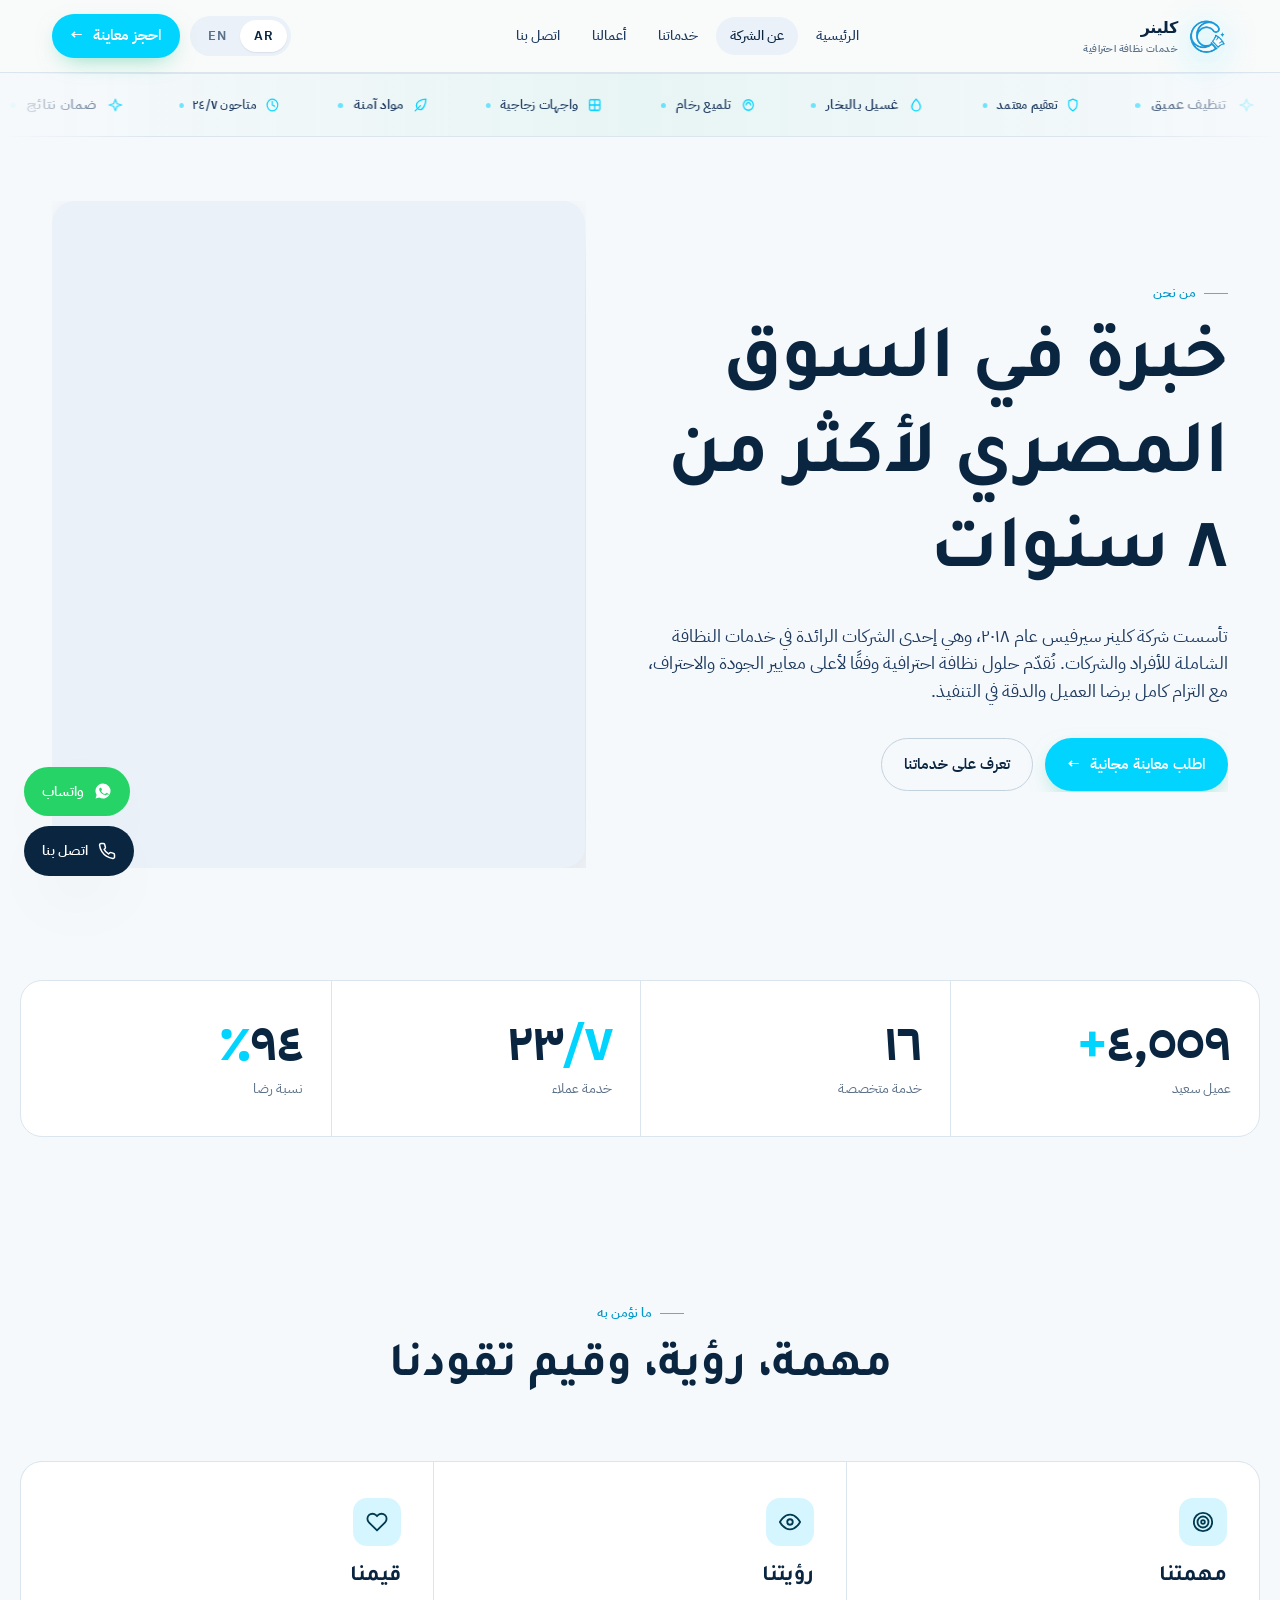
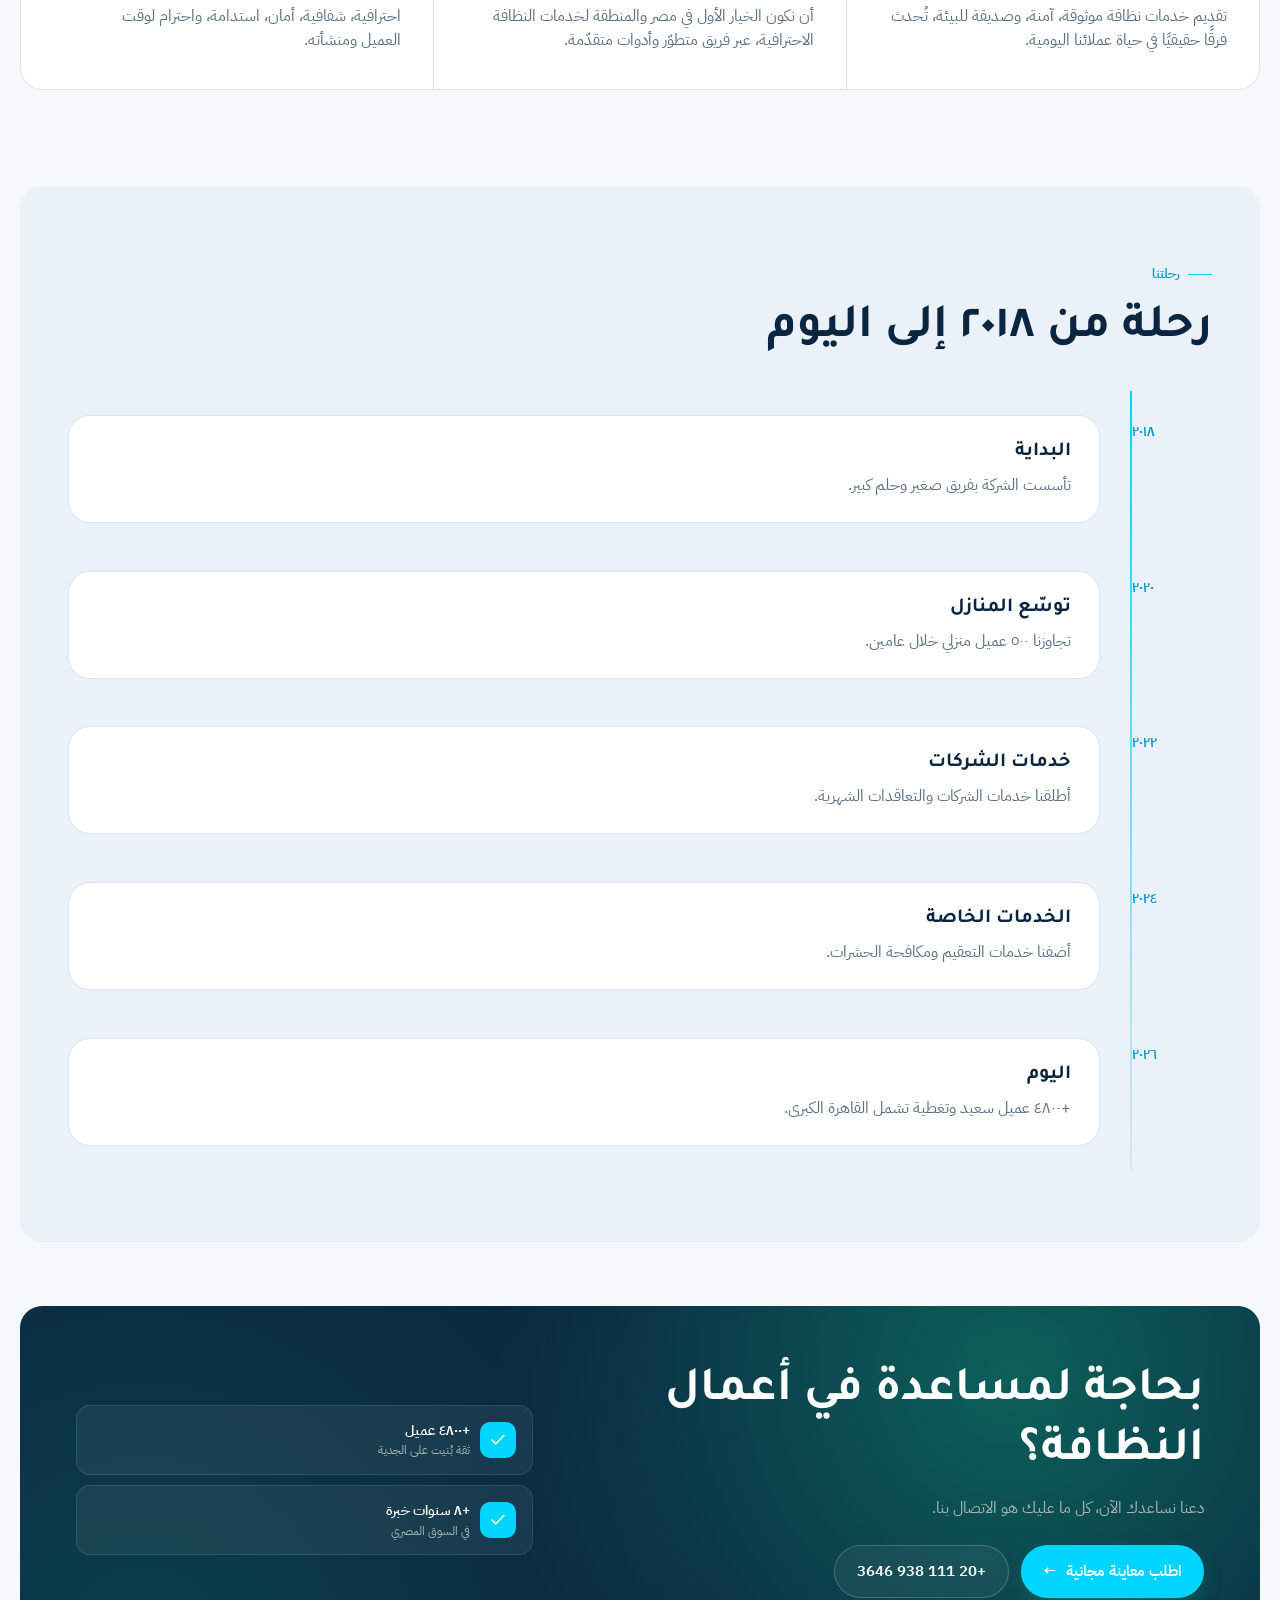
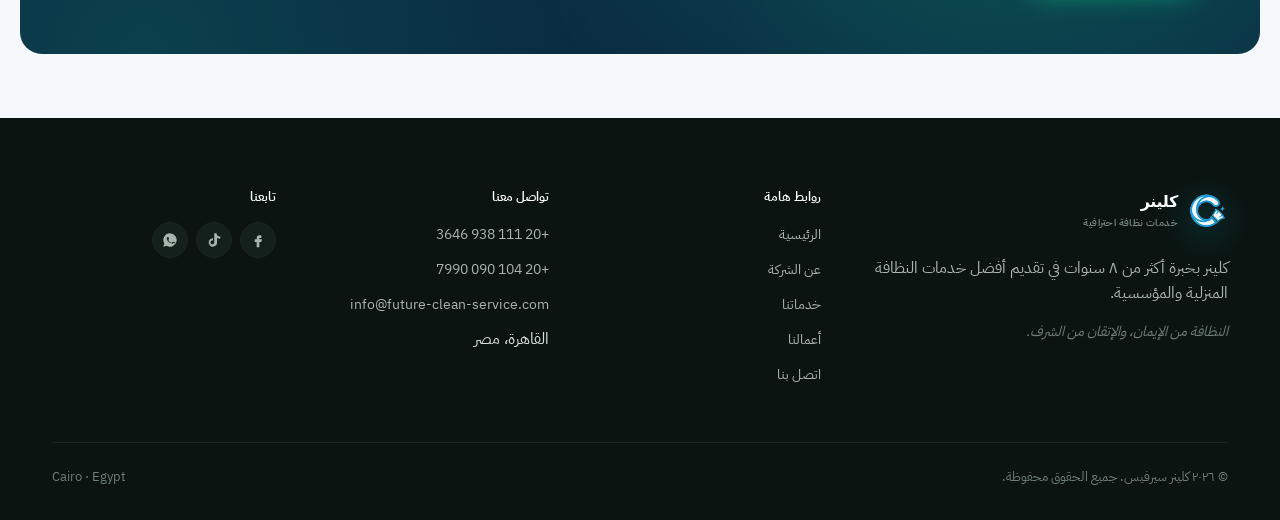
==== commit a7acd4d8: "change logo and scripts" ====
--- a/about.html
+++ b/about.html
@@ -3,7 +3,7 @@
 <head>
 <meta charset="UTF-8">
 <meta name="viewport" content="width=device-width, initial-scale=1.0">
-<title>عن الشركة — Future Clean</title>
+<title>عن الشركة — Cleaner</title>
 <link rel="preconnect" href="https://fonts.googleapis.com">
 <link rel="preconnect" href="https://fonts.gstatic.com" crossorigin>
 <link href="https://fonts.googleapis.com/css2?family=Space+Grotesk:wght@400;500;600;700&family=Manrope:wght@400;500;600;700;800&family=IBM+Plex+Sans+Arabic:wght@400;500;600;700&family=Tajawal:wght@400;500;700;800&family=JetBrains+Mono:wght@400;500&display=swap" rel="stylesheet">
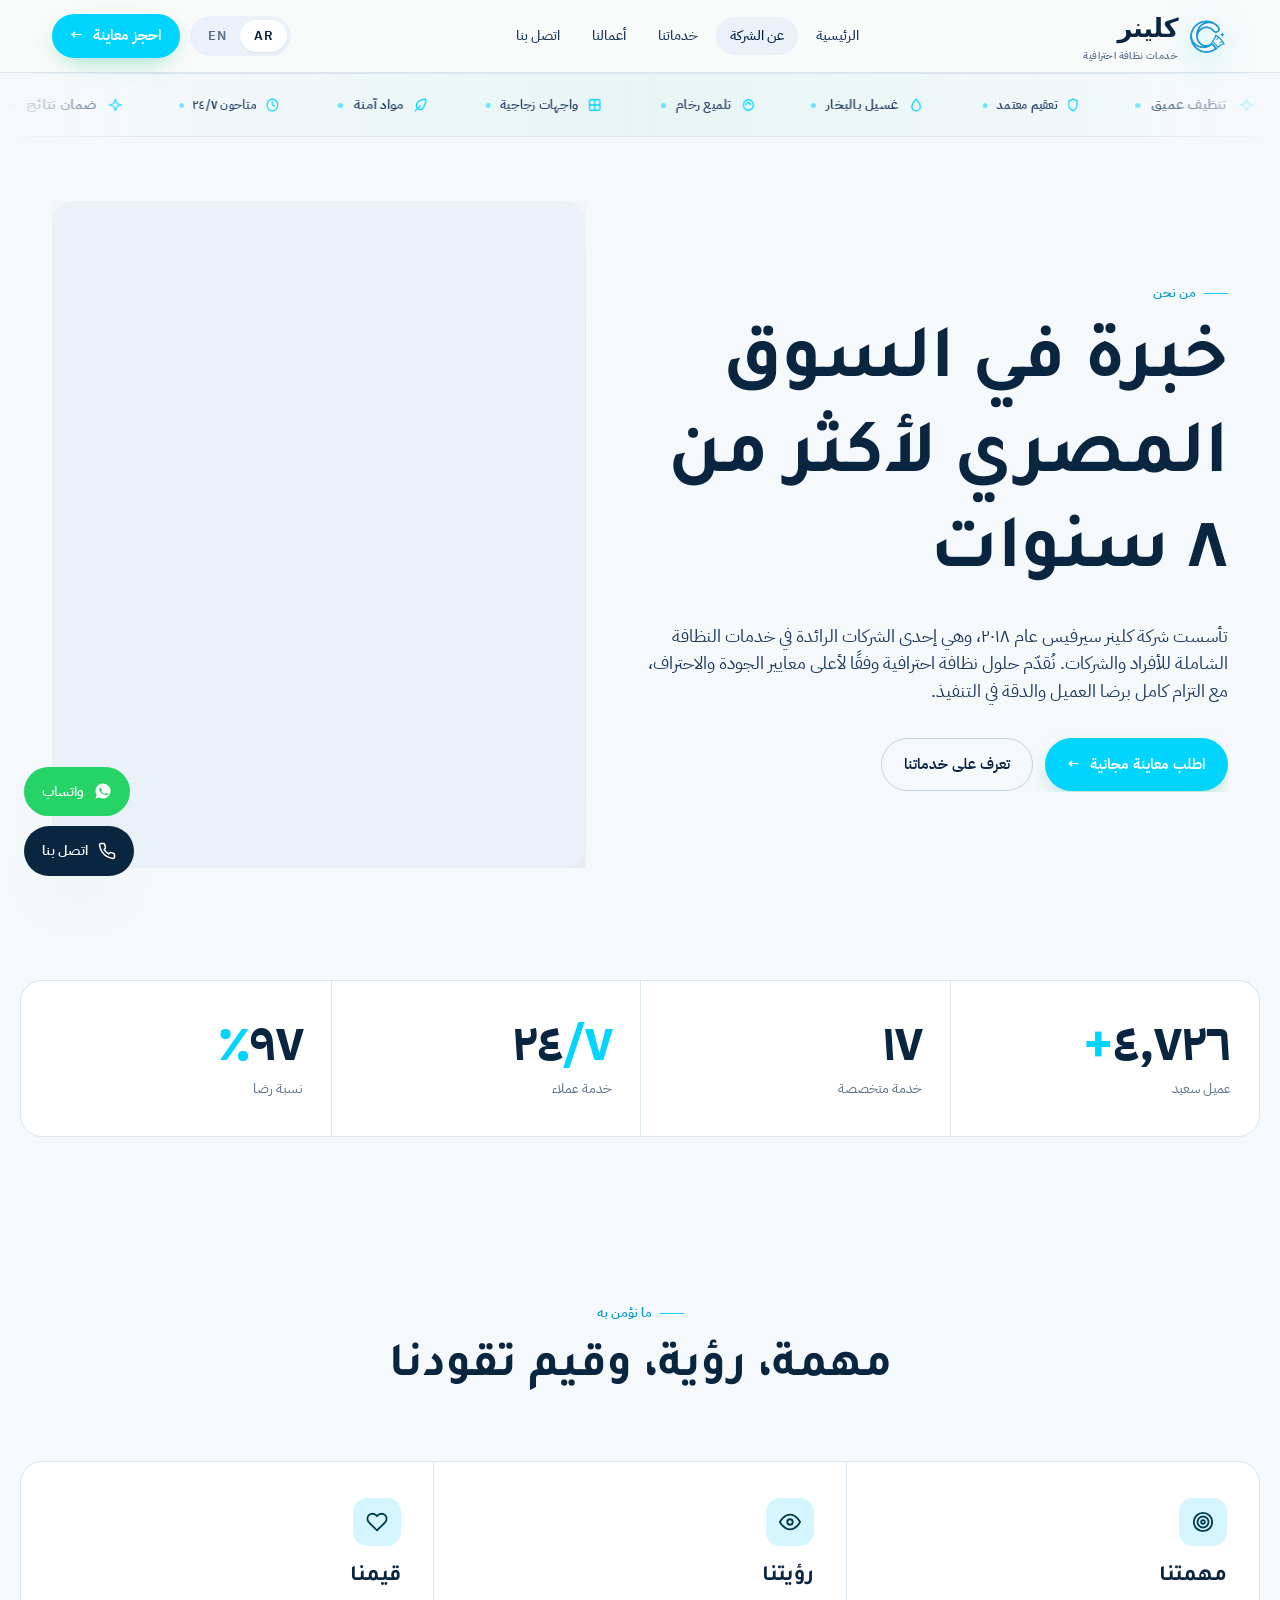
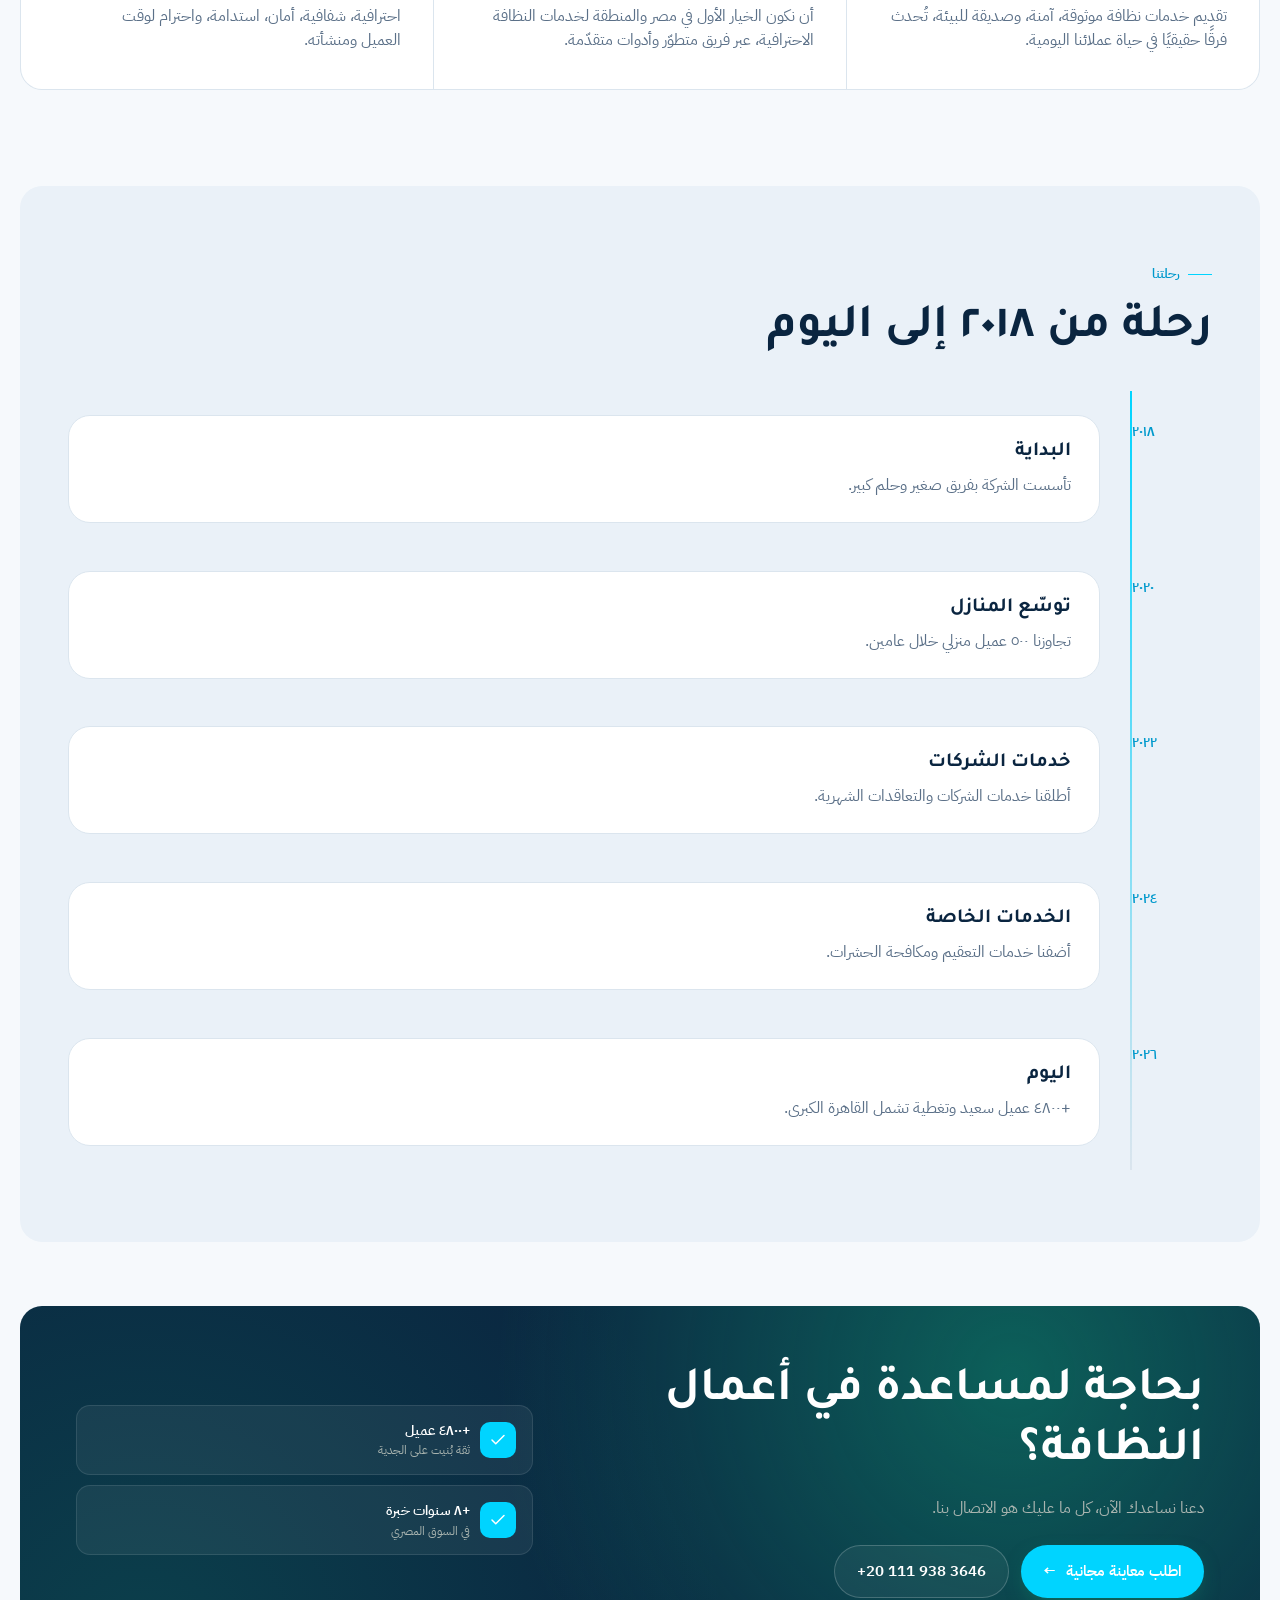
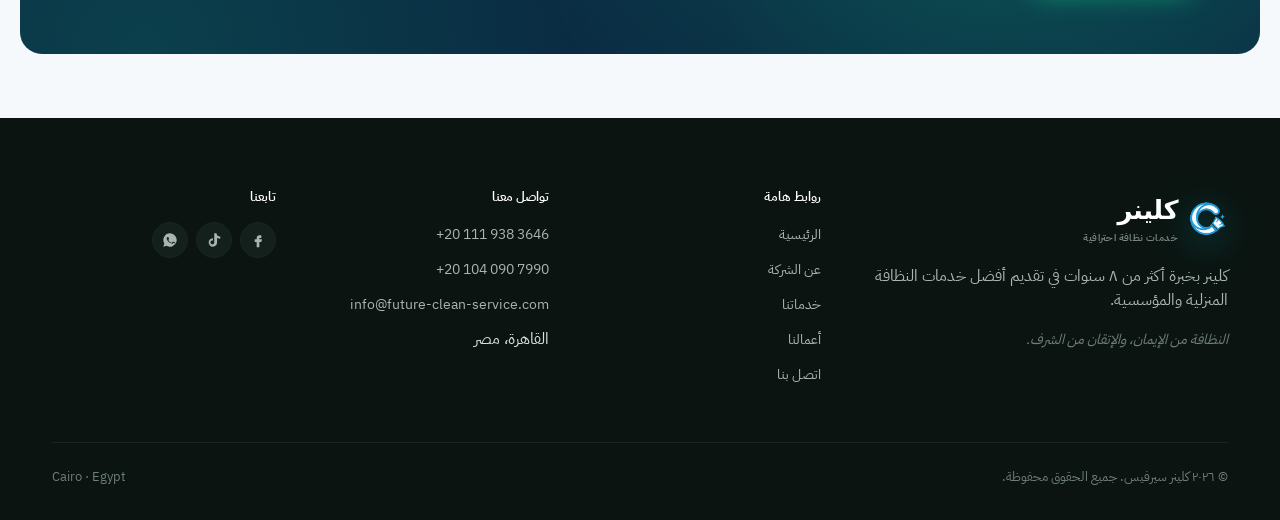
==== commit 330c3ae0: "editing the services presentation and edit the contact stump" ====
--- a/about.html
+++ b/about.html
@@ -188,7 +188,7 @@
       <p>${t("bookCta.sub")}</p>
       <div class="row" style="margin-top:24px">
         <a class="btn btn-accent" href="contact.html">${t("hero.ctaPrimary")} <span class="arrow">→</span></a>
-        <a class="btn btn-ghost" href="tel:+201119383646">+20 111 938 3646</a>
+        <a class="btn btn-ghost" dir="ltr" style="unicode-bidi:bidi-override;" href="tel:+201119383646">+20 111 938 3646</a>
       </div>
     </div>
     <div class="cta-illus">
--- a/assets/styles.css
+++ b/assets/styles.css
@@ -268,7 +268,7 @@
 }
 .brand:hover .brand-mark { transform: rotateY(20deg) rotateX(-8deg) scale(1.04); }
 .brand-mark img, .brand-mark svg { width: 100%; height: 100%; object-fit: contain; }
-.brand-text { font-size: 16px; font-family: var(--font-display); font-weight: 700; letter-spacing: -0.02em; }
+.brand-text { font-size: 26px; font-family: var(--font-display); font-weight: 700; letter-spacing: -0.02em; }
 .brand-text small {
   display: block;
   font-size: 10px;
--- a/assets/mobile-fixes.css
+++ b/assets/mobile-fixes.css
@@ -10,7 +10,7 @@
   .site-header .nav-actions > a.btn { display: none; }
   .nav-actions { gap: 8px; }
   /* Slightly tighter brand on mobile */
-  .brand-text { font-size: 15px; }
+  .brand-text { font-size: 26px; }
   .brand-text small { font-size: 10.5px; }
   .brand-mark { width: 30px; height: 30px; }
 }
